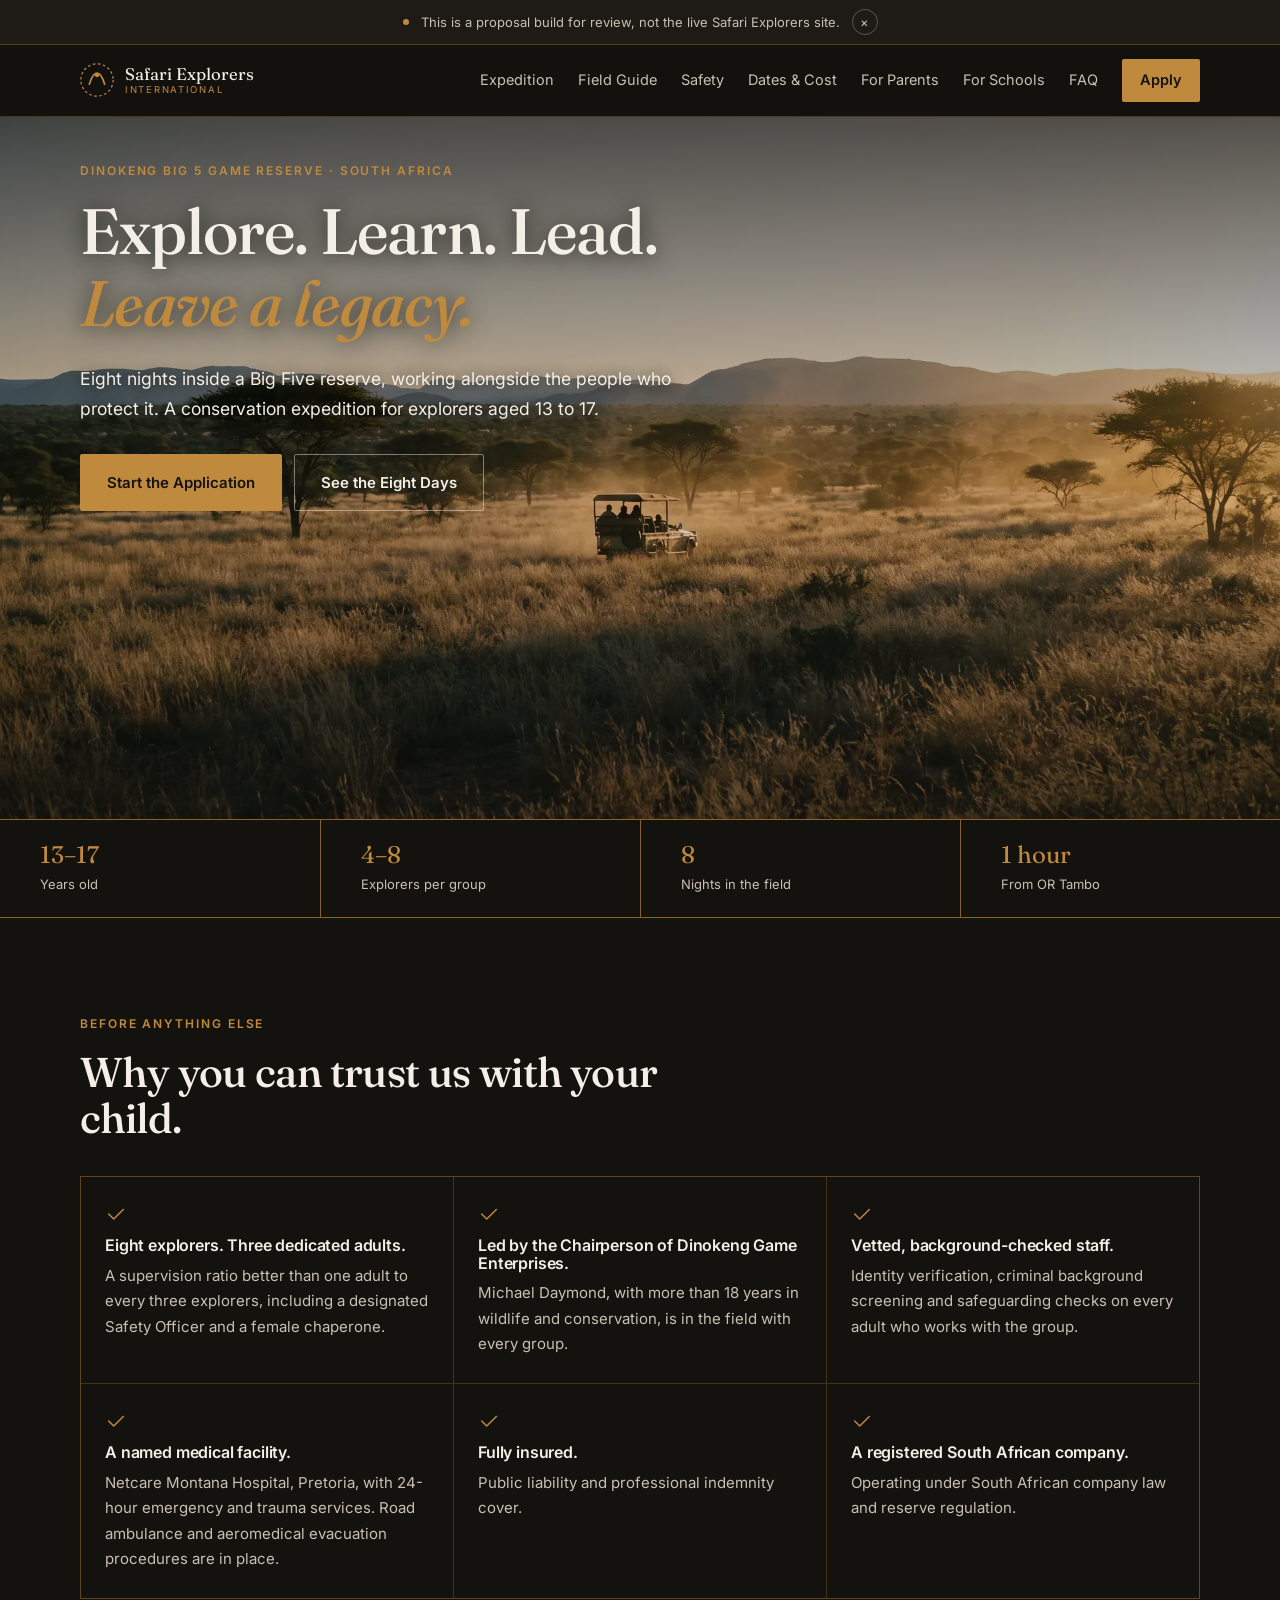
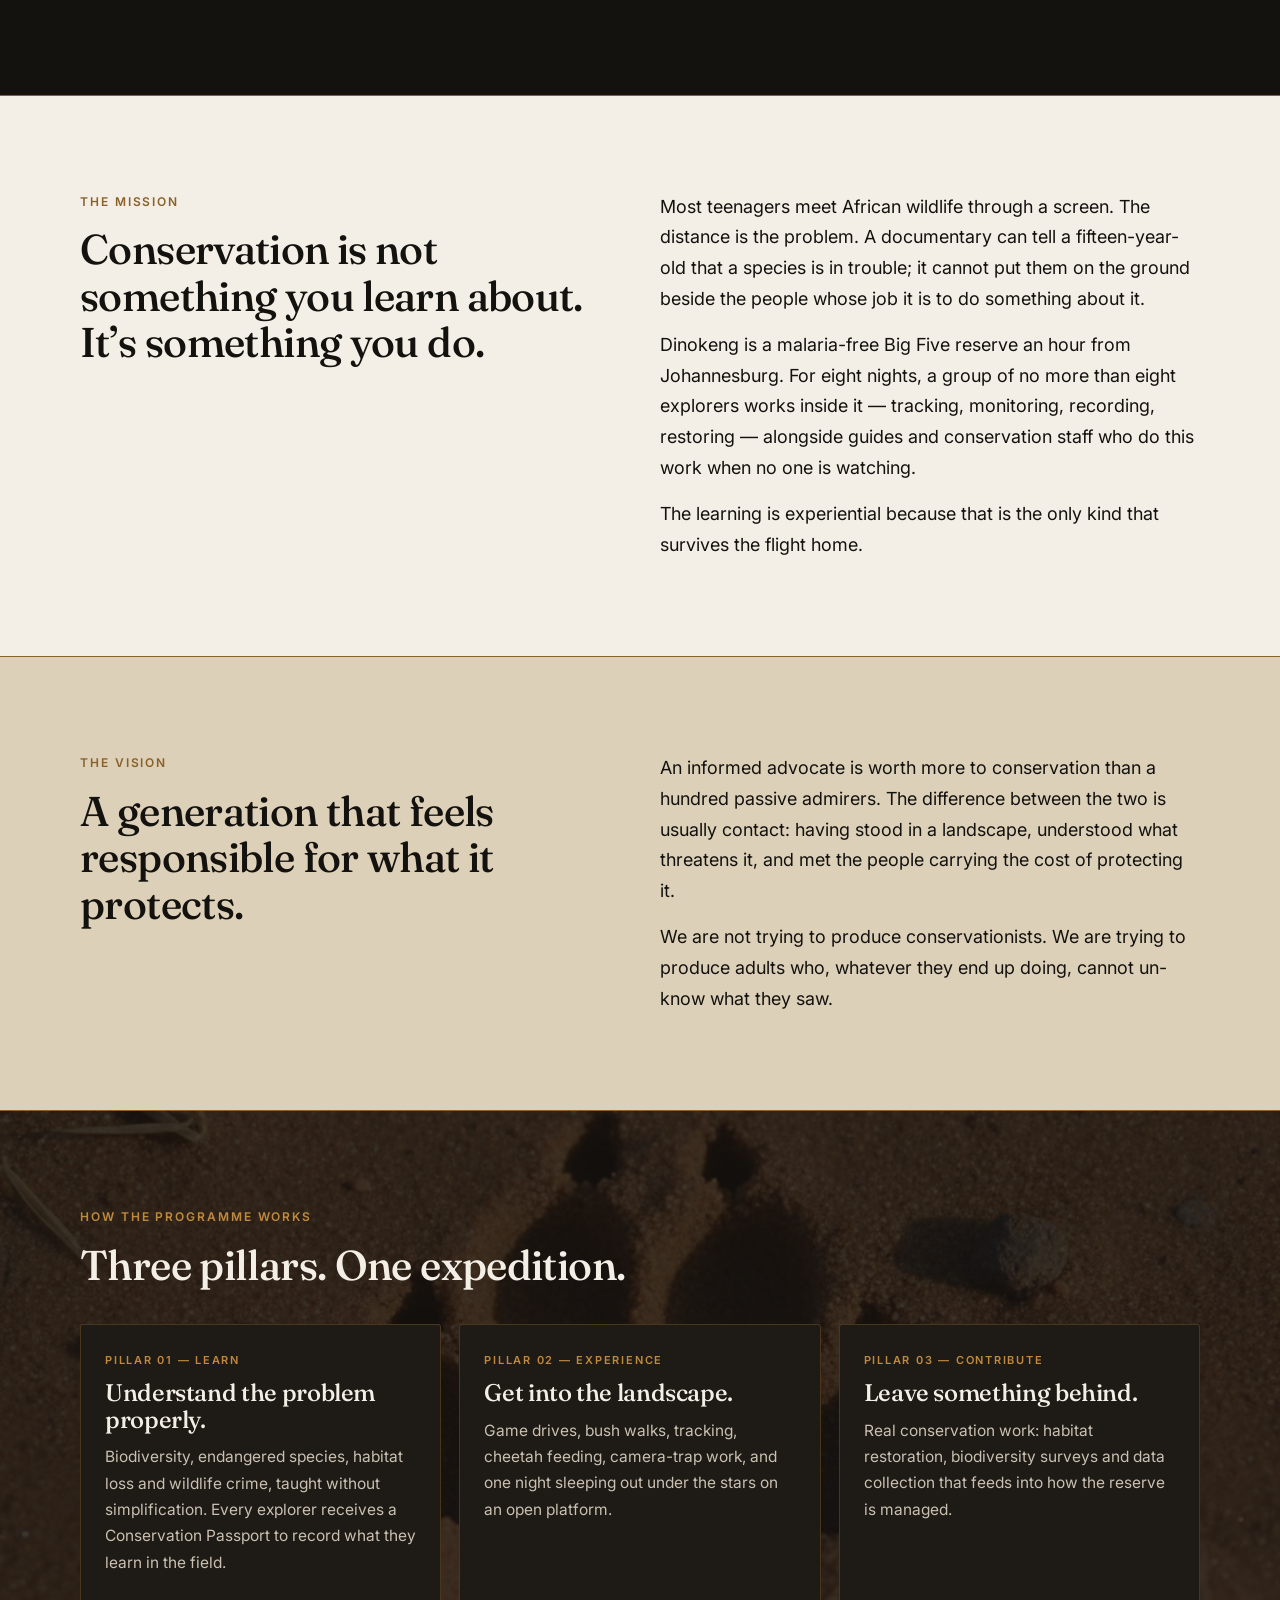
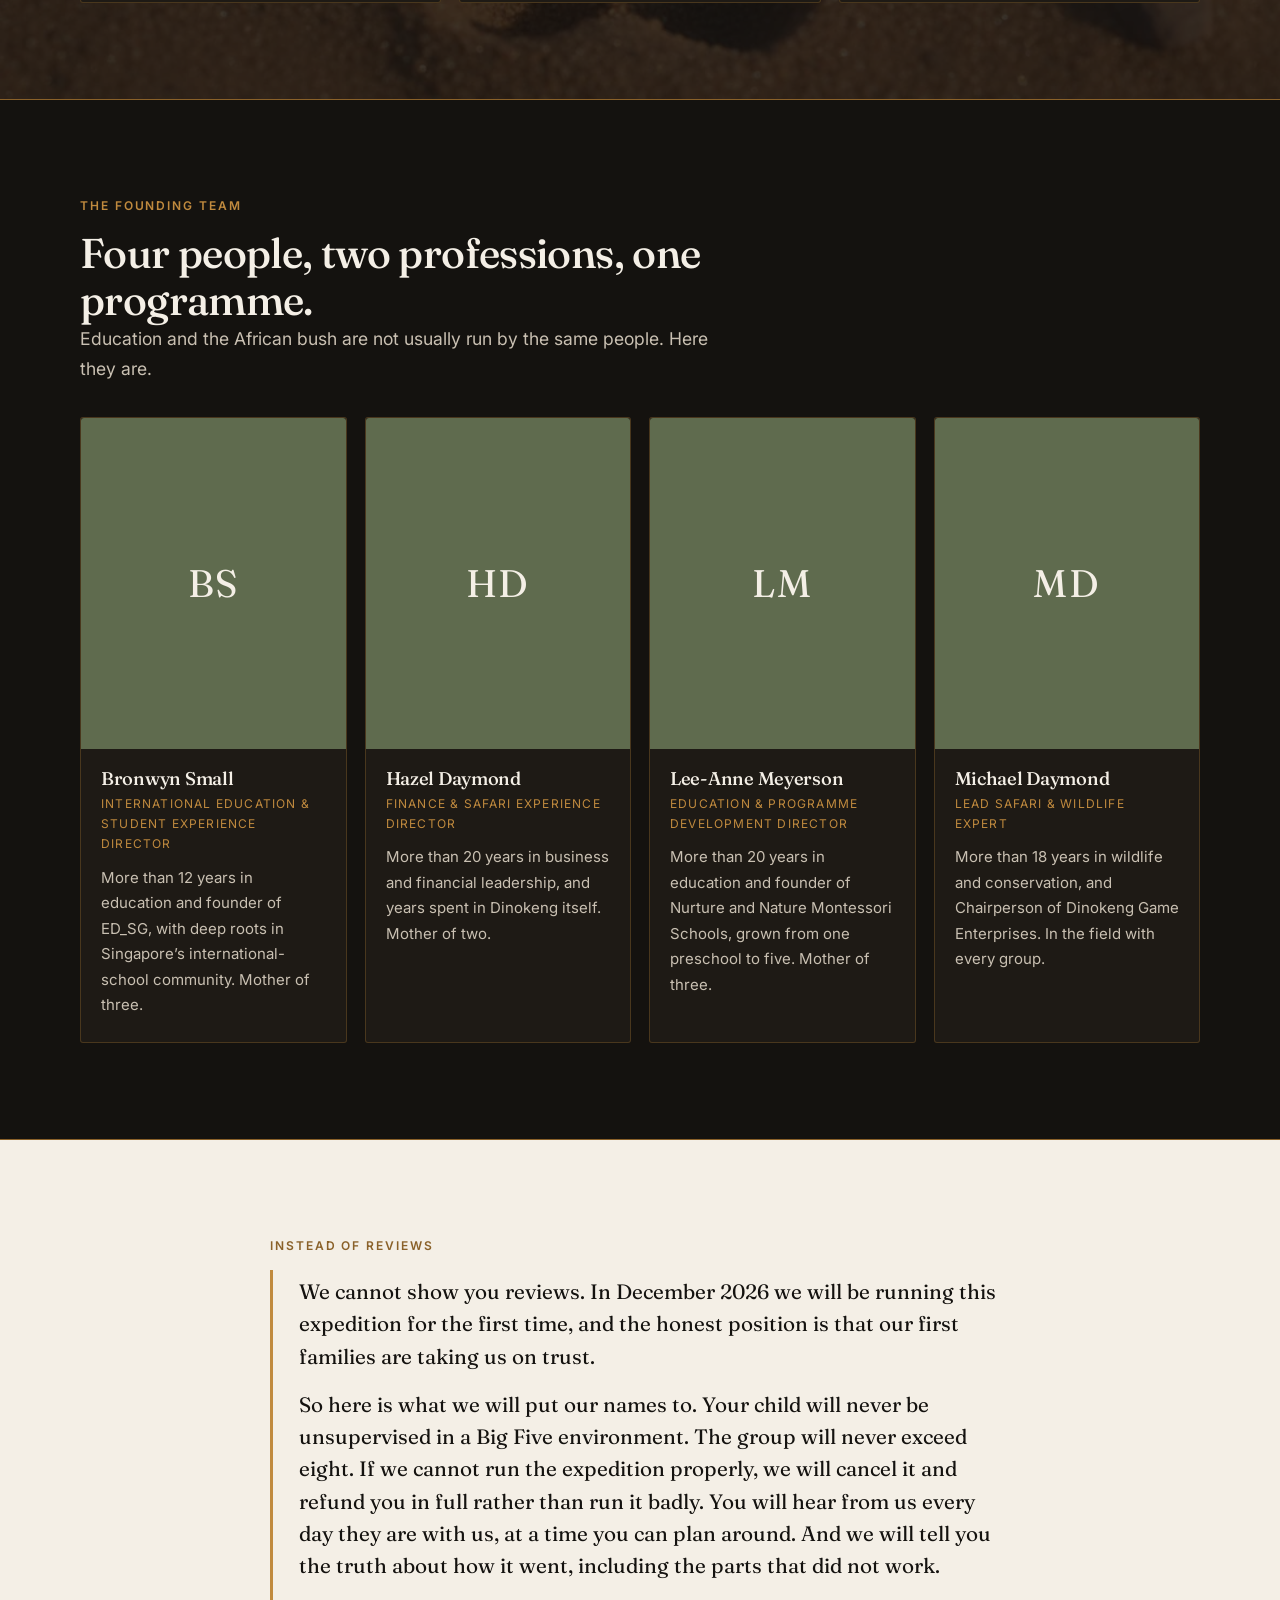
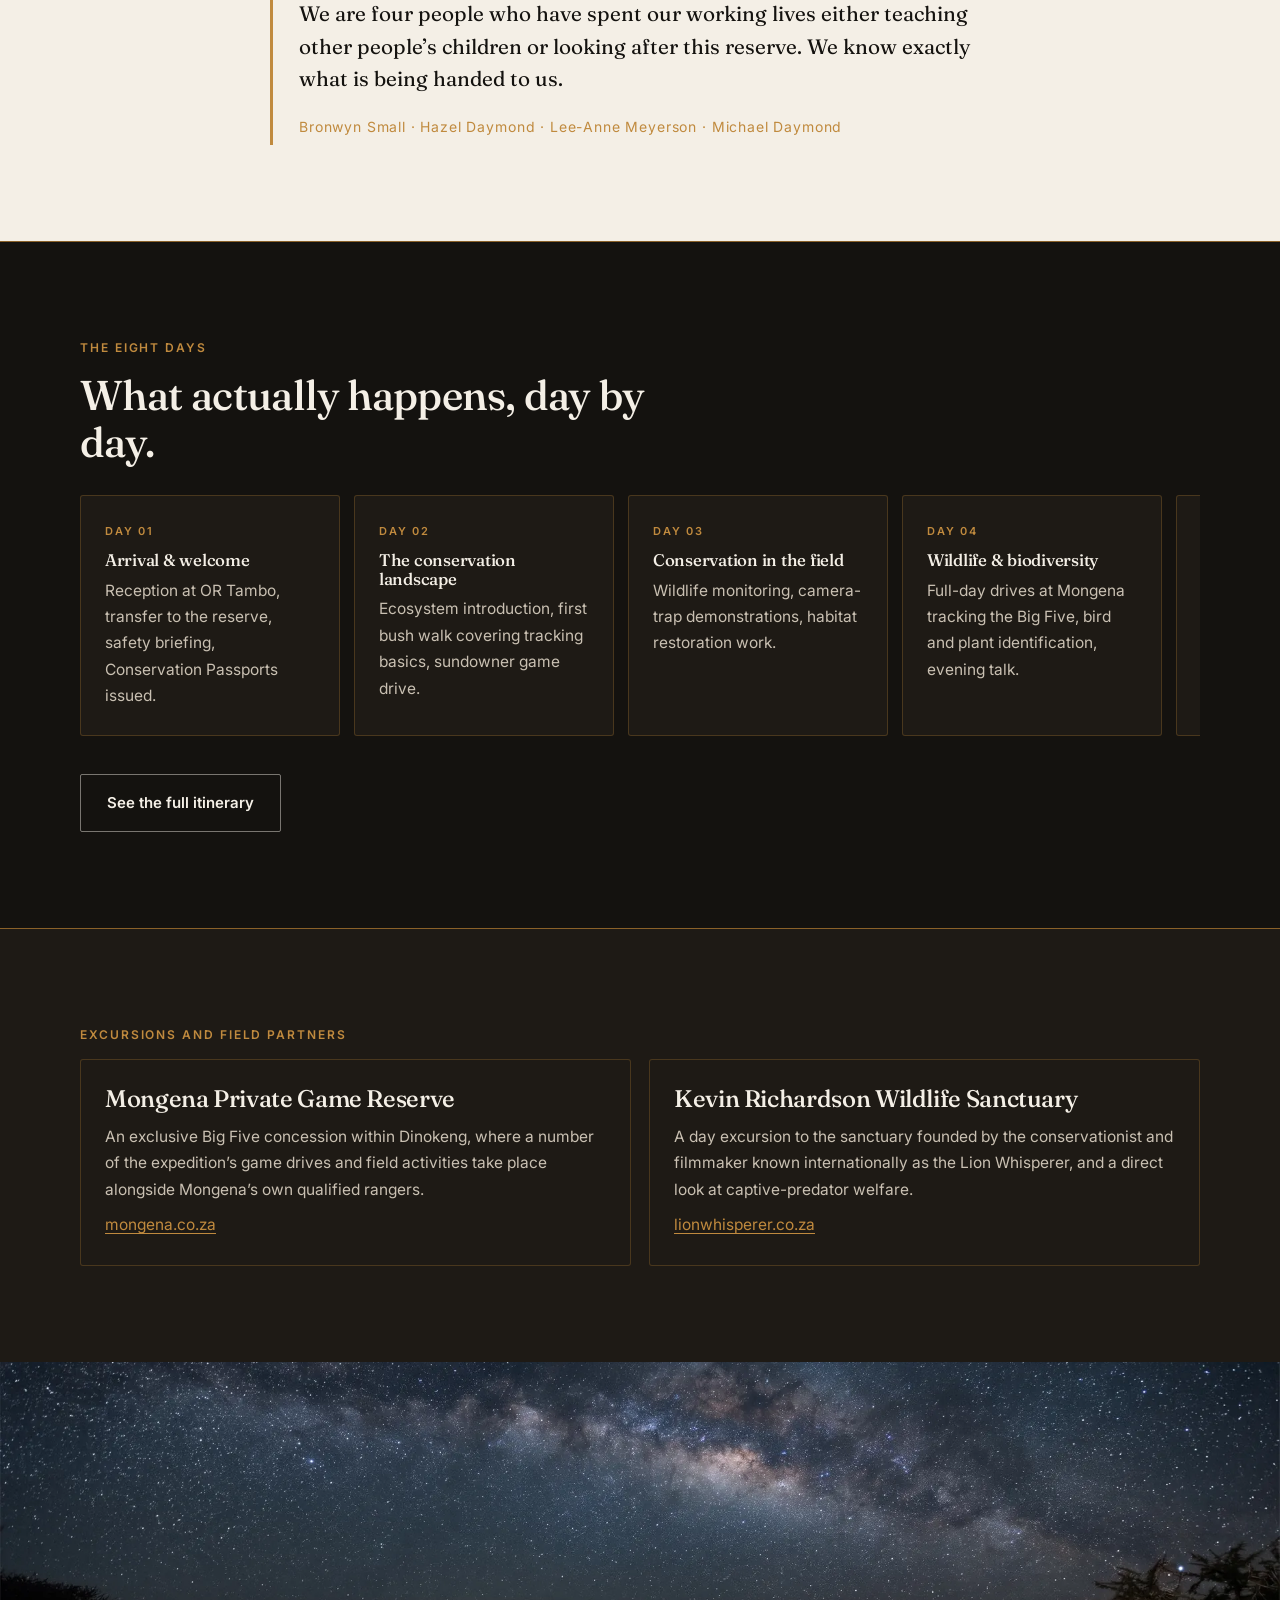
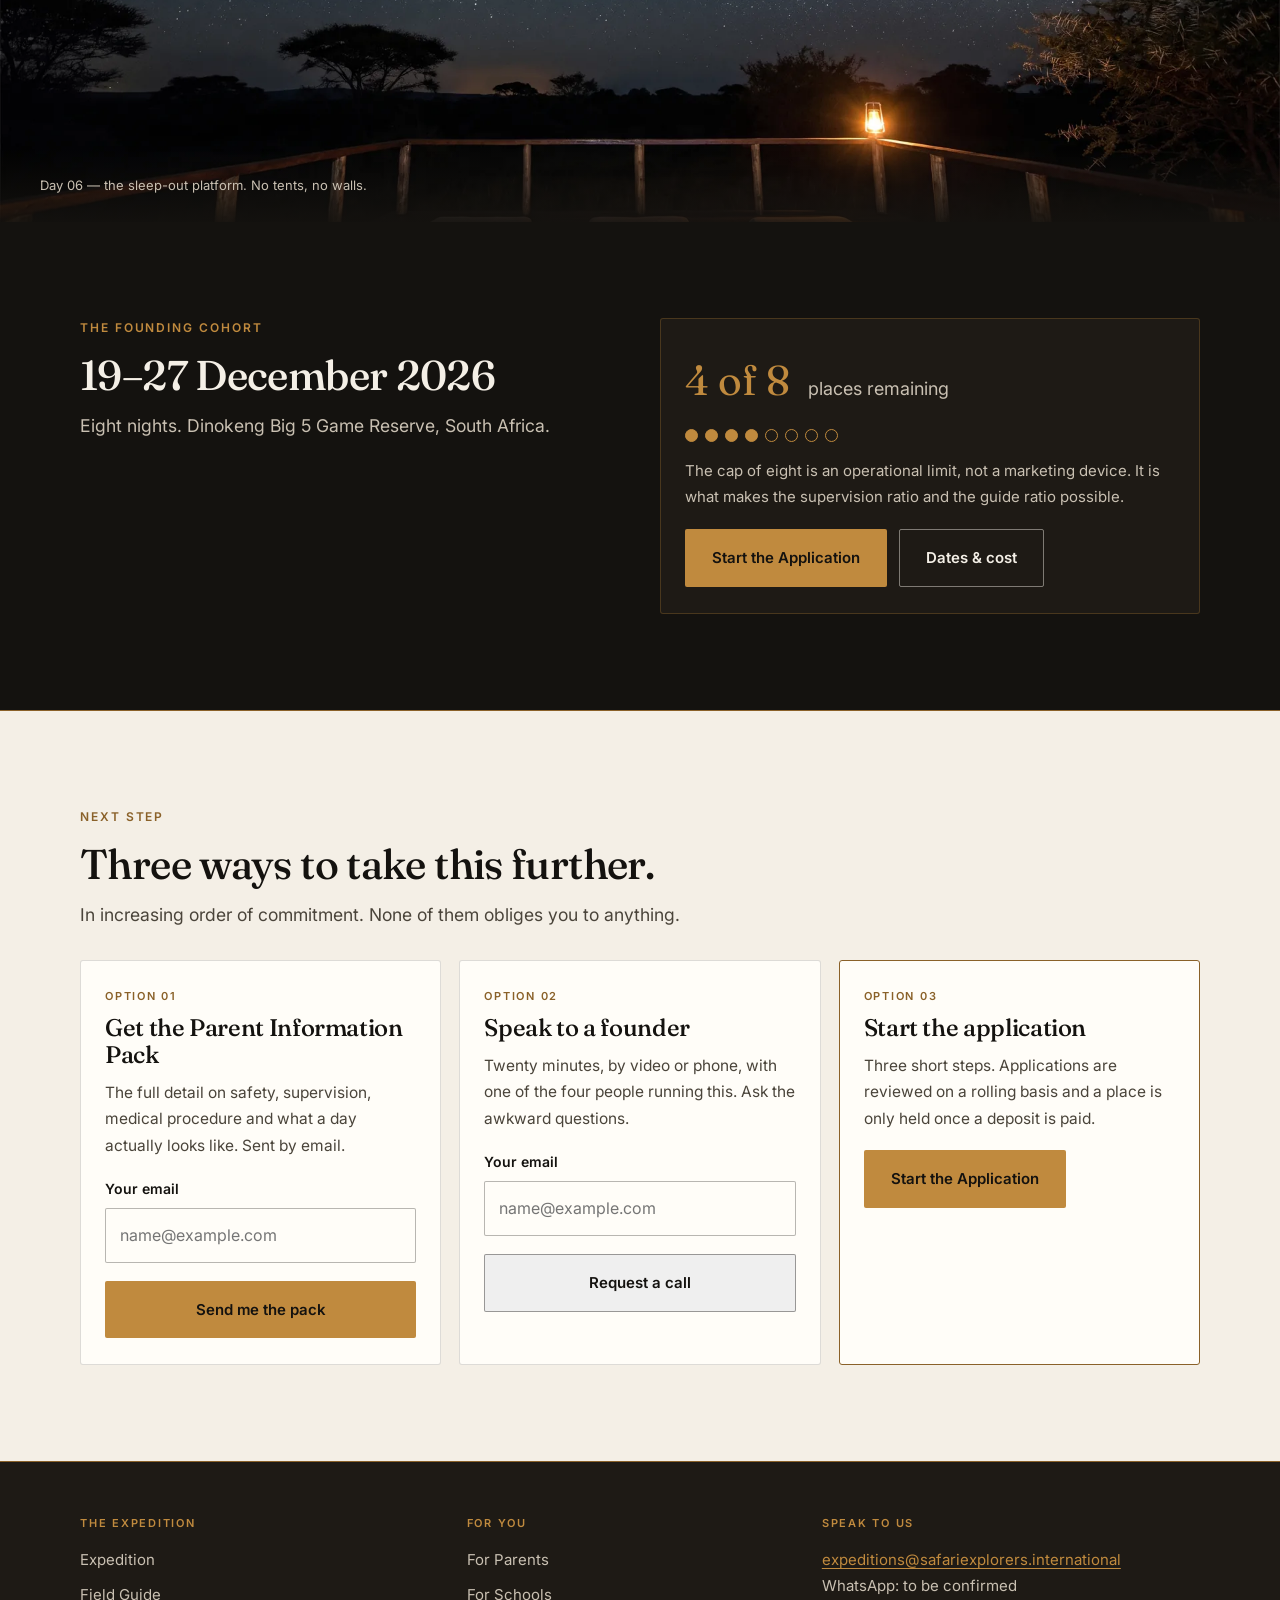
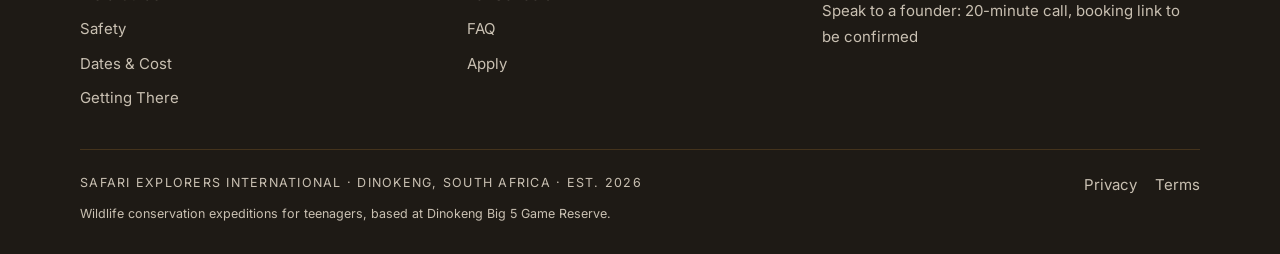
==== index.html @ 74230bf2 "Safari Explorers International — proposal build 13-page static site plus 404. Plain HTML, CSS and va" ====
<!DOCTYPE html>
<html lang="en" class="no-js">
<head>
<meta charset="utf-8">
<meta name="viewport" content="width=device-width, initial-scale=1">
<title>Safari Explorers International — Conservation Expeditions for Teenagers</title>
<meta name="description" content="An eight-night wildlife conservation expedition for explorers aged 13 to 17 at Dinokeng Big 5 Game Reserve, South Africa. Eight explorers, three dedicated adults, one hour from OR Tambo.">
<link rel="canonical" href="https://devonhasenbroek-cmyk.github.io/safari-explorers-international/">
<meta name="theme-color" content="#14120F">
<meta name="robots" content="index,follow">

<meta property="og:type" content="website">
<meta property="og:site_name" content="Safari Explorers International">
<meta property="og:title" content="Safari Explorers International — Conservation Expeditions for Teenagers">
<meta property="og:description" content="An eight-night wildlife conservation expedition for explorers aged 13 to 17 at Dinokeng Big 5 Game Reserve, South Africa. Eight explorers, three dedicated adults, one hour from OR Tambo.">
<meta property="og:url" content="https://devonhasenbroek-cmyk.github.io/safari-explorers-international/">
<meta property="og:image" content="https://devonhasenbroek-cmyk.github.io/safari-explorers-international/assets/img/og-share.jpg">
<meta property="og:image:width" content="1200">
<meta property="og:image:height" content="630">
<meta property="og:image:alt" content="Open bushveld at sunrise in Dinokeng Big 5 Game Reserve, South Africa.">
<meta name="twitter:card" content="summary_large_image">
<meta name="twitter:title" content="Safari Explorers International — Conservation Expeditions for Teenagers">
<meta name="twitter:description" content="An eight-night wildlife conservation expedition for explorers aged 13 to 17 at Dinokeng Big 5 Game Reserve, South Africa. Eight explorers, three dedicated adults, one hour from OR Tambo.">
<meta name="twitter:image" content="https://devonhasenbroek-cmyk.github.io/safari-explorers-international/assets/img/og-share.jpg">

<link rel="icon" href="data:image/svg+xml,%3Csvg xmlns='http://www.w3.org/2000/svg' viewBox='0 0 40 40'%3E%3Crect width='40' height='40' fill='%2314120F'/%3E%3Cpath d='M11 26c2.6-8.4 6-13 9-13s6.4 4.6 9 13' fill='none' stroke='%23C08A3E' stroke-width='2.4' stroke-linecap='round'/%3E%3Ccircle cx='20' cy='15' r='2.6' fill='%23C08A3E'/%3E%3C/svg%3E">

<link rel="preconnect" href="https://fonts.googleapis.com">
<link rel="preconnect" href="https://fonts.gstatic.com" crossorigin>
<link href="https://fonts.googleapis.com/css2?family=Fraunces:opsz,wght@9..144,400;9..144,500;9..144,600&family=Inter:wght@400;500;600&display=swap" rel="stylesheet">
<link rel="stylesheet" href="assets/css/site.css">

<!-- Analytics is deliberately absent from this proposal build.
     When the founders are ready, uncomment and set the real domain.
<script defer data-domain="safariexplorers.international" src="https://plausible.io/js/script.js"></script>
-->
</head>
<body data-base="">
<a class="skip-link" href="#main">Skip to content</a>

<!-- SHARED RIBBON — keep identical across all pages -->
<div class="ribbon">
  <div class="ribbon__inner">
    <span class="ribbon__dot" aria-hidden="true"></span>
    <span>This is a proposal build for review, not the live Safari Explorers site.</span>
    <button class="ribbon__close" type="button" aria-label="Dismiss this notice">&times;</button>
  </div>
</div>
<!-- /SHARED RIBBON -->

<!-- SHARED HEADER — keep identical across all pages -->
<header class="site-header">
  <div class="wrap site-header__inner">
    <a class="brand" href="index.html">
      <svg class="brand__mark" viewBox="0 0 40 40" aria-hidden="true" focusable="false"><circle cx="20" cy="20" r="19" fill="none" stroke="#C08A3E" stroke-width="1.4" stroke-dasharray="3 3"/><path d="M11 25c2.6-8.4 6-13 9-13s6.4 4.6 9 13" fill="none" stroke="#C08A3E" stroke-width="2" stroke-linecap="round"/><circle cx="20" cy="14.5" r="2.4" fill="#C08A3E"/></svg>
      <span class="brand__text">Safari Explorers<span>International</span></span>
    </a>
    <nav class="nav" aria-label="Primary">
        <a href="expedition/">Expedition</a>
        <a href="field-guide/">Field Guide</a>
        <a href="safety/">Safety</a>
        <a href="dates-and-cost/">Dates &amp; Cost</a>
        <a href="for-parents/">For Parents</a>
        <a href="for-schools/">For Schools</a>
        <a href="faq/">FAQ</a>
      <a class="nav__cta" href="apply/">Apply</a>
    </nav>
    <button class="nav-toggle" type="button" aria-expanded="false" aria-controls="menu">
      <svg width="18" height="18" viewBox="0 0 24 24" fill="none" stroke="currentColor" stroke-width="2" aria-hidden="true"><path d="M3 6h18M3 12h18M3 18h18" stroke-linecap="round"/></svg>
      Menu
    </button>
  </div>
</header>

<div class="menu" id="menu" hidden>
  <div class="menu__top">
    <button class="menu__close" type="button" aria-label="Close menu">&times;</button>
  </div>
  <nav class="menu__list" aria-label="Mobile">
      <a href="expedition/">Expedition</a>
      <a href="field-guide/">Field Guide</a>
      <a href="safety/">Safety</a>
      <a href="dates-and-cost/">Dates &amp; Cost</a>
      <a href="for-parents/">For Parents</a>
      <a href="for-schools/">For Schools</a>
      <a href="faq/">FAQ</a>
  </nav>
  <a class="btn btn--primary menu__cta" href="apply/">Start the Application</a>
</div>
<!-- /SHARED HEADER -->

<main id="main">

<section class="hero">
  <div class="hero__media">
    <picture><source srcset="assets/img/hero-bushveld.webp" type="image/webp"><img alt="Open bushveld at sunrise in Dinokeng, an open game-drive vehicle small in the distance beneath flat-topped acacias and a low ridge line." width="2752" height="1536" fetchpriority="high" decoding="async" src="assets/img/hero-bushveld.jpg"></picture>
  </div>
  <div class="hero__veil" aria-hidden="true"></div>
  <div class="wrap hero__inner">
    <p class="label">Dinokeng Big 5 Game Reserve · South Africa</p>
    <h1>Explore. Learn. Lead.<br><em class="accent">Leave a legacy.</em></h1>
    <p class="lede">Eight nights inside a Big Five reserve, working alongside the people who protect it. A conservation expedition for explorers aged 13 to 17.</p>
    <div class="btn-row">
      <a class="btn btn--primary" href="apply/">Start the Application</a>
      <a class="btn btn--outline" href="expedition/">See the Eight Days</a>
    </div>
  </div>
</section>

<div class="statbar">
  <div class="statbar__item"><div class="statbar__n">13&ndash;17</div><div class="statbar__l">Years old</div></div>
  <div class="statbar__item"><div class="statbar__n">4&ndash;8</div><div class="statbar__l">Explorers per group</div></div>
  <div class="statbar__item"><div class="statbar__n">8</div><div class="statbar__l">Nights in the field</div></div>
  <div class="statbar__item"><div class="statbar__n">1 hour</div><div class="statbar__l">From OR Tambo</div></div>
</div>

<!-- ============ TRUST ============ -->
<section class="section">
  <div class="wrap">
    <div class="reveal" style="max-width:60ch;margin-bottom:34px">
      <p class="label">Before anything else</p>
      <h2>Why you can trust us with your child.</h2>
    </div>
    <div class="trust reveal">
      <div class="trust__item">
        <svg class="trust__tick" viewBox="0 0 24 24" fill="none" stroke="currentColor" stroke-width="1.6" aria-hidden="true"><path d="M20 7L9.5 17.5 4 12" stroke-linecap="round" stroke-linejoin="round"/></svg>
        <h3>Eight explorers. Three dedicated adults.</h3>
        <p>A supervision ratio better than one adult to every three explorers, including a designated Safety Officer and a female chaperone.</p>
      </div>
      <div class="trust__item">
        <svg class="trust__tick" viewBox="0 0 24 24" fill="none" stroke="currentColor" stroke-width="1.6" aria-hidden="true"><path d="M20 7L9.5 17.5 4 12" stroke-linecap="round" stroke-linejoin="round"/></svg>
        <h3>Led by the Chairperson of Dinokeng Game Enterprises.</h3>
        <p>Michael Daymond, with more than 18 years in wildlife and conservation, is in the field with every group.</p>
      </div>
      <div class="trust__item">
        <svg class="trust__tick" viewBox="0 0 24 24" fill="none" stroke="currentColor" stroke-width="1.6" aria-hidden="true"><path d="M20 7L9.5 17.5 4 12" stroke-linecap="round" stroke-linejoin="round"/></svg>
        <h3>Vetted, background-checked staff.</h3>
        <p>Identity verification, criminal background screening and safeguarding checks on every adult who works with the group.</p>
      </div>
      <div class="trust__item">
        <svg class="trust__tick" viewBox="0 0 24 24" fill="none" stroke="currentColor" stroke-width="1.6" aria-hidden="true"><path d="M20 7L9.5 17.5 4 12" stroke-linecap="round" stroke-linejoin="round"/></svg>
        <h3>A named medical facility.</h3>
        <p>Netcare Montana Hospital, Pretoria, with 24-hour emergency and trauma services. Road ambulance and aeromedical evacuation procedures are in place.</p>
      </div>
      <div class="trust__item">
        <svg class="trust__tick" viewBox="0 0 24 24" fill="none" stroke="currentColor" stroke-width="1.6" aria-hidden="true"><path d="M20 7L9.5 17.5 4 12" stroke-linecap="round" stroke-linejoin="round"/></svg>
        <h3>Fully insured.</h3>
        <p>Public liability and professional indemnity cover.
          <!-- CLIENT TO SUPPLY: insurer name and policy numbers. Until supplied this claim is unevidenced. -->
        </p>
      </div>
      <div class="trust__item">
        <svg class="trust__tick" viewBox="0 0 24 24" fill="none" stroke="currentColor" stroke-width="1.6" aria-hidden="true"><path d="M20 7L9.5 17.5 4 12" stroke-linecap="round" stroke-linejoin="round"/></svg>
        <h3>A registered South African company.</h3>
        <p>Operating under South African company law and reserve regulation.
          <!-- CLIENT TO SUPPLY: registered company name and registration number. -->
        </p>
      </div>

      <!-- SATSA MEMBERSHIP — COMMENTED OUT DELIBERATELY.
           CLIENT TO VERIFY: is the company a member of SATSA (Southern Africa Tourism
           Services Association)? SATSA membership is the single most valuable trust
           credential available to a South African operator and does the same job that
           ABTA does for a UK competitor. It is bonded, independently verifiable, and it
           is the first thing an informed parent will look for.
           This block stays commented out until membership is confirmed. Do not display
           an accreditation the venture does not hold.
           LAUNCH PRIORITY: apply for SATSA membership.
      <div class="trust__item">
        <svg class="trust__tick" viewBox="0 0 24 24" fill="none" stroke="currentColor" stroke-width="1.6" aria-hidden="true"><path d="M20 7L9.5 17.5 4 12" stroke-linecap="round" stroke-linejoin="round"/></svg>
        <h3>SATSA member.</h3>
        <p>Bonded membership of the Southern Africa Tourism Services Association.</p>
      </div>
      -->
    </div>
  </div>
</section>

<!-- ============ MISSION ============ -->
<section class="section on-light">
  <div class="wrap">
    <div class="grid grid--2" style="gap:40px">
      <div class="reveal">
        <p class="label">The mission</p>
        <h2>Conservation is not something you learn about. It&rsquo;s something you do.</h2>
      </div>
      <div class="reveal stack measure">
        <p>Most teenagers meet African wildlife through a screen. The distance is the problem. A documentary can tell a fifteen-year-old that a species is in trouble; it cannot put them on the ground beside the people whose job it is to do something about it.</p>
        <p>Dinokeng is a malaria-free Big Five reserve an hour from Johannesburg. For eight nights, a group of no more than eight explorers works inside it &mdash; tracking, monitoring, recording, restoring &mdash; alongside guides and conservation staff who do this work when no one is watching.</p>
        <p>The learning is experiential because that is the only kind that survives the flight home.</p>
      </div>
    </div>
  </div>
</section>

<!-- ============ VISION ============ -->
<section class="section on-sand">
  <div class="wrap">
    <div class="grid grid--2" style="gap:40px">
      <div class="reveal">
        <p class="label">The vision</p>
        <h2>A generation that feels responsible for what it protects.</h2>
      </div>
      <div class="reveal stack measure">
        <p>An informed advocate is worth more to conservation than a hundred passive admirers. The difference between the two is usually contact: having stood in a landscape, understood what threatens it, and met the people carrying the cost of protecting it.</p>
        <p>We are not trying to produce conservationists. We are trying to produce adults who, whatever they end up doing, cannot un-know what they saw.</p>
      </div>
    </div>
  </div>
</section>

<!-- ============ PILLARS ============ -->
<section class="section band">
  <div class="band__media">
    <picture><source srcset="assets/img/spoor-sand.webp" type="image/webp"><img alt="" width="1184" height="864" loading="lazy" decoding="async" aria-hidden="true" src="assets/img/spoor-sand.jpg"></picture>
  </div>
  <div class="band__veil" aria-hidden="true"></div>
  <div class="wrap">
    <div class="reveal" style="max-width:56ch;margin-bottom:36px">
      <p class="label">How the programme works</p>
      <h2>Three pillars. One expedition.</h2>
    </div>
    <div class="grid grid--3">
      <div class="card reveal">
        <div class="card__n">Pillar 01 &mdash; Learn</div>
        <h3>Understand the problem properly.</h3>
        <p>Biodiversity, endangered species, habitat loss and wildlife crime, taught without simplification. Every explorer receives a Conservation Passport to record what they learn in the field.</p>
      </div>
      <div class="card reveal">
        <div class="card__n">Pillar 02 &mdash; Experience</div>
        <h3>Get into the landscape.</h3>
        <p>Game drives, bush walks, tracking, cheetah feeding, camera-trap work, and one night sleeping out under the stars on an open platform.</p>
      </div>
      <div class="card reveal">
        <div class="card__n">Pillar 03 &mdash; Contribute</div>
        <h3>Leave something behind.</h3>
        <p>Real conservation work: habitat restoration, biodiversity surveys and data collection that feeds into how the reserve is managed.</p>
      </div>
    </div>
  </div>
</section>

<!-- ============ TEAM ============ -->
<section class="section">
  <div class="wrap">
    <div class="reveal" style="max-width:58ch;margin-bottom:34px">
      <p class="label">The founding team</p>
      <h2>Four people, two professions, one programme.</h2>
      <p class="lede">Education and the African bush are not usually run by the same people. Here they are.</p>
    </div>
    <div class="grid grid--4">
      <article class="person reveal">
        <!-- CLIENT TO SUPPLY: team photograph (portrait, 4:5, min 800px wide) -->
        <div class="person__mono" aria-hidden="true">BS</div>
        <div class="person__body">
          <h3>Bronwyn Small</h3>
          <div class="person__role">International Education &amp; Student Experience Director</div>
          <p>More than 12 years in education and founder of ED_SG, with deep roots in Singapore&rsquo;s international-school community. Mother of three.</p>
        </div>
      </article>
      <article class="person reveal">
        <!-- CLIENT TO SUPPLY: team photograph (portrait, 4:5, min 800px wide) -->
        <div class="person__mono" aria-hidden="true">HD</div>
        <div class="person__body">
          <h3>Hazel Daymond</h3>
          <div class="person__role">Finance &amp; Safari Experience Director</div>
          <p>More than 20 years in business and financial leadership, and years spent in Dinokeng itself. Mother of two.</p>
        </div>
      </article>
      <article class="person reveal">
        <!-- CLIENT TO SUPPLY: team photograph (portrait, 4:5, min 800px wide) -->
        <div class="person__mono" aria-hidden="true">LM</div>
        <div class="person__body">
          <h3>Lee-Anne Meyerson</h3>
          <div class="person__role">Education &amp; Programme Development Director</div>
          <p>More than 20 years in education and founder of Nurture and Nature Montessori Schools, grown from one preschool to five. Mother of three.</p>
        </div>
      </article>
      <article class="person reveal">
        <!-- CLIENT TO SUPPLY: team photograph (portrait, 4:5, min 800px wide) -->
        <div class="person__mono" aria-hidden="true">MD</div>
        <div class="person__body">
          <h3>Michael Daymond</h3>
          <div class="person__role">Lead Safari &amp; Wildlife Expert</div>
          <p>More than 18 years in wildlife and conservation, and Chairperson of Dinokeng Game Enterprises. In the field with every group.</p>
        </div>
      </article>
    </div>
  </div>
</section>

<!-- ============ FOUNDERS' STATEMENT (in place of testimonials) ============ -->
<section class="section on-light">
  <div class="wrap-narrow">
    <p class="label">Instead of reviews</p>

    <!-- TESTIMONIALS: component is built below and ready to use.
         Do NOT populate with invented or placeholder quotes.
         Uncomment and fill only with real, written-consent quotes
         from the December 2026 cohort. -->

    <div class="statement reveal">
      <p>We cannot show you reviews. In December 2026 we will be running this expedition for the first time, and the honest position is that our first families are taking us on trust.</p>
      <p style="margin-top:1rem">So here is what we will put our names to. Your child will never be unsupervised in a Big Five environment. The group will never exceed eight. If we cannot run the expedition properly, we will cancel it and refund you in full rather than run it badly. You will hear from us every day they are with us, at a time you can plan around. And we will tell you the truth about how it went, including the parts that did not work.</p>
      <p style="margin-top:1rem">We are four people who have spent our working lives either teaching other people&rsquo;s children or looking after this reserve. We know exactly what is being handed to us.</p>
      <div class="statement__sign">Bronwyn Small · Hazel Daymond · Lee-Anne Meyerson · Michael Daymond</div>
    </div>

    <!-- ============================================================
         TESTIMONIAL CAROUSEL — BUILT AND READY, DELIBERATELY DISABLED.
         Populate ONLY with real quotes for which written consent is held.
         Never use a placeholder name or an invented quote here.

    <div class="grid grid--3" style="margin-top:40px">
      <figure class="card">
        <blockquote><p>REAL QUOTE GOES HERE.</p></blockquote>
        <figcaption class="card__n" style="margin-top:14px">PARENT NAME · CITY · DEC 2026 COHORT</figcaption>
      </figure>
      <figure class="card">
        <blockquote><p>REAL QUOTE GOES HERE.</p></blockquote>
        <figcaption class="card__n" style="margin-top:14px">PARENT NAME · CITY · DEC 2026 COHORT</figcaption>
      </figure>
      <figure class="card">
        <blockquote><p>REAL QUOTE GOES HERE.</p></blockquote>
        <figcaption class="card__n" style="margin-top:14px">PARENT NAME · CITY · DEC 2026 COHORT</figcaption>
      </figure>
    </div>
    ============================================================ -->
  </div>
</section>

<!-- ============ EXPEDITION TEASER ============ -->
<section class="section">
  <div class="wrap">
    <div class="reveal" style="max-width:56ch;margin-bottom:30px">
      <p class="label">The eight days</p>
      <h2>What actually happens, day by day.</h2>
    </div>
    <div class="scroller reveal">
      <article class="card">
        <div class="card__n">Day 01</div>
        <h3 style="font-size:1.05rem">Arrival &amp; welcome</h3>
        <p style="margin-top:.5em">Reception at OR Tambo, transfer to the reserve, safety briefing, Conservation Passports issued.</p>
      </article>
      <article class="card">
        <div class="card__n">Day 02</div>
        <h3 style="font-size:1.05rem">The conservation landscape</h3>
        <p style="margin-top:.5em">Ecosystem introduction, first bush walk covering tracking basics, sundowner game drive.</p>
      </article>
      <article class="card">
        <div class="card__n">Day 03</div>
        <h3 style="font-size:1.05rem">Conservation in the field</h3>
        <p style="margin-top:.5em">Wildlife monitoring, camera-trap demonstrations, habitat restoration work.</p>
      </article>
      <article class="card">
        <div class="card__n">Day 04</div>
        <h3 style="font-size:1.05rem">Wildlife &amp; biodiversity</h3>
        <p style="margin-top:.5em">Full-day drives at Mongena tracking the Big Five, bird and plant identification, evening talk.</p>
      </article>
      <article class="card">
        <div class="card__n">Day 05</div>
        <h3 style="font-size:1.05rem">Predators &amp; awareness</h3>
        <p style="margin-top:.5em">Kevin Richardson Wildlife Sanctuary, bush-skills session, night drive for nocturnal species.</p>
      </article>
      <article class="card">
        <div class="card__n">Day 06</div>
        <h3 style="font-size:1.05rem">Sleeping under the stars</h3>
        <p style="margin-top:.5em">Radio-telemetry demonstration, then a night on an open sleep-out platform. No tents, no walls.</p>
      </article>
      <article class="card">
        <div class="card__n">Day 07</div>
        <h3 style="font-size:1.05rem">People, culture &amp; conservation</h3>
        <p style="margin-top:.5em">Human-wildlife coexistence, community cultural exchange, leadership workshop.</p>
      </article>
      <article class="card">
        <div class="card__n">Days 08&ndash;09</div>
        <h3 style="font-size:1.05rem">Legacy day &amp; departure</h3>
        <p style="margin-top:.5em">Passport reflections, explorer presentations, certificate ceremony, transfer to OR Tambo.</p>
      </article>
    </div>
    <div class="btn-row" style="margin-top:26px">
      <a class="btn btn--outline" href="expedition/">See the full itinerary</a>
    </div>
  </div>
</section>

<!-- ============ PARTNERS ============ -->
<section class="section on-soft">
  <div class="wrap">
    <p class="label">Excursions and field partners</p>
    <!-- CLIENT TO OBTAIN written permission before displaying either partner's logo or trade mark.
         Text lockups only until that permission is held in writing. -->
    <div class="grid grid--2 reveal" style="margin-top:8px">
      <div class="card">
        <h3>Mongena Private Game Reserve</h3>
        <p>An exclusive Big Five concession within Dinokeng, where a number of the expedition&rsquo;s game drives and field activities take place alongside Mongena&rsquo;s own qualified rangers.</p>
        <p style="margin-top:.6em"><a href="https://www.mongena.co.za/" rel="noopener noreferrer" target="_blank">mongena.co.za</a></p>
      </div>
      <div class="card">
        <h3>Kevin Richardson Wildlife Sanctuary</h3>
        <p>A day excursion to the sanctuary founded by the conservationist and filmmaker known internationally as the Lion Whisperer, and a direct look at captive-predator welfare.</p>
        <p style="margin-top:.6em"><a href="https://www.lionwhisperer.co.za/" rel="noopener noreferrer" target="_blank">lionwhisperer.co.za</a></p>
      </div>
    </div>
  </div>
</section>

<!-- ============ DATES / PLACES ============ -->
<div class="bleed">
  <picture><source srcset="assets/img/sleepout-milkyway.webp" type="image/webp"><img alt="An open wooden sleep-out platform on the savanna beneath a dense field of stars and the arc of the Milky Way." width="2752" height="1536" loading="lazy" decoding="async" src="assets/img/sleepout-milkyway.jpg"></picture>
  <div class="bleed__cap">Day 06 &mdash; the sleep-out platform. No tents, no walls.</div>
</div>

<section class="section">
  <div class="wrap">
    <div class="grid grid--2" style="gap:40px;align-items:start">
      <div class="reveal">
        <p class="label">The founding cohort</p>
        <h2>19&ndash;27 December 2026</h2>
        <p class="lede" style="margin-top:12px">Eight nights. Dinokeng Big 5 Game Reserve, South Africa.</p>
      </div>
      <div class="reveal card">
        <div class="places">
          <span class="places__n"><span data-places="remaining">4</span> of <span data-places="total">8</span></span>
          <span style="color:var(--bone-dim)">places remaining</span>
        </div>
        <div class="places__dots" data-places="dots"></div>
        <p style="margin-top:16px;font-size:15px">The cap of eight is an operational limit, not a marketing device. It is what makes the supervision ratio and the guide ratio possible.</p>
        <div class="btn-row" style="margin-top:20px">
          <a class="btn btn--primary" href="apply/">Start the Application</a>
          <a class="btn btn--outline" href="dates-and-cost/">Dates &amp; cost</a>
        </div>
      </div>
    </div>
  </div>
</section>

<!-- ============ FINAL CTA ============ -->
<section class="section on-light">
  <div class="wrap">
    <div class="reveal" style="max-width:56ch;margin-bottom:30px">
      <p class="label">Next step</p>
      <h2>Three ways to take this further.</h2>
      <p class="lede" style="margin-top:12px">In increasing order of commitment. None of them obliges you to anything.</p>
    </div>
    <div class="grid grid--3">
      <div class="card reveal">
        <div class="card__n">Option 01</div>
        <h3>Get the Parent Information Pack</h3>
        <p>The full detail on safety, supervision, medical procedure and what a day actually looks like. Sent by email.</p>
        <form class="form" style="margin-top:18px" name="parent-pack" method="POST"
              data-netlify="true" netlify-honeypot="bot-field" data-demo-form="pack"
              action="thank-you/index.html">
          <!-- On Netlify, remove the JS intercept in site.js (see DEMO_MODE flag) and this posts natively to Netlify Forms. -->
          <input type="hidden" name="form-name" value="parent-pack">
          <p class="hp"><label>Do not fill this in <input class="hp-input" name="bot-field" tabindex="-1" autocomplete="off"></label></p>
          <div class="field">
            <label for="pack-email">Your email</label>
            <input id="pack-email" name="email" type="email" required data-label="Email" autocomplete="email" placeholder="name@example.com">
            <p class="field__err" hidden></p>
          </div>
          <button class="btn btn--primary" type="submit">Send me the pack</button>
        </form>
      </div>
      <div class="card reveal">
        <div class="card__n">Option 02</div>
        <h3>Speak to a founder</h3>
        <p>Twenty minutes, by video or phone, with one of the four people running this. Ask the awkward questions.</p>
        <form class="form" style="margin-top:18px" name="founder-call" method="POST"
              data-netlify="true" netlify-honeypot="bot-field" data-demo-form="call"
              action="thank-you/index.html">
          <!-- On Netlify, remove the JS intercept in site.js (see DEMO_MODE flag) and this posts natively to Netlify Forms. -->
          <input type="hidden" name="form-name" value="founder-call">
          <p class="hp"><label>Do not fill this in <input class="hp-input" name="bot-field" tabindex="-1" autocomplete="off"></label></p>
          <div class="field">
            <label for="call-email">Your email</label>
            <input id="call-email" name="email" type="email" required data-label="Email" autocomplete="email" placeholder="name@example.com">
            <p class="field__err" hidden></p>
          </div>
          <button class="btn btn--outline" type="submit">Request a call</button>
        </form>
        <!-- CLIENT TO SUPPLY: replace with a real scheduling link (Calendly or similar) at launch. -->
      </div>
      <div class="card reveal" style="border-color:var(--brass-lo)">
        <div class="card__n">Option 03</div>
        <h3>Start the application</h3>
        <p>Three short steps. Applications are reviewed on a rolling basis and a place is only held once a deposit is paid.</p>
        <div class="btn-row" style="margin-top:18px">
          <a class="btn btn--primary" href="apply/">Start the Application</a>
        </div>
      </div>
    </div>
  </div>
</section>

</main>

<!-- SHARED FOOTER — keep identical across all pages -->
<footer class="site-footer">
  <div class="wrap">
    <div class="footer-grid">
      <div>
        <h4>The expedition</h4>
        <div class="footer-links">
          <a href="expedition/">Expedition</a>
          <a href="field-guide/">Field Guide</a>
          <a href="safety/">Safety</a>
          <a href="dates-and-cost/">Dates &amp; Cost</a>
          <a href="getting-there/">Getting There</a>
        </div>
      </div>
      <div>
        <h4>For you</h4>
        <div class="footer-links">
          <a href="for-parents/">For Parents</a>
          <a href="for-schools/">For Schools</a>
          <a href="faq/">FAQ</a>
          <a href="apply/">Apply</a>
        </div>
      </div>
      <div class="footer-contact">
        <h4>Speak to us</h4>
        <p>
          <a href="mailto:expeditions@safariexplorers.international">expeditions@safariexplorers.international</a><br>
          <!-- CLIENT TO SUPPLY: WhatsApp business number -->
          WhatsApp: to be confirmed<br>
          <!-- CLIENT TO SUPPLY: scheduling link for founder calls (Calendly or similar) -->
          Speak to a founder: 20-minute call, booking link to be confirmed
        </p>
      </div>
    </div>
    <div class="legal">
      <span class="legal__mark">SAFARI EXPLORERS INTERNATIONAL · DINOKENG, SOUTH AFRICA · EST. 2026</span>
      <span class="footer-links" style="flex-direction:row;gap:18px">
        <a href="privacy/">Privacy</a>
        <a href="terms/">Terms</a>
      </span>
    </div>
    <p class="legal" style="border:0;margin-top:6px;padding-top:0">
      Wildlife conservation expeditions for teenagers, based at Dinokeng Big 5 Game Reserve.
    </p>
  </div>
</footer>
<!-- /SHARED FOOTER -->

<script src="assets/js/site.js"></script>
<script type="application/ld+json">
{
  "@context": "https://schema.org",
  "@graph": [
    {
      "@type": "Organization",
      "@id": "https://devonhasenbroek-cmyk.github.io/safari-explorers-international/#organization",
      "name": "Safari Explorers International",
      "url": "https://devonhasenbroek-cmyk.github.io/safari-explorers-international/",
      "email": "expeditions@safariexplorers.international",
      "foundingDate": "2026",
      "description": "Eight-night wildlife conservation expeditions for 13 to 17 year olds at Dinokeng Big 5 Game Reserve, South Africa.",
      "areaServed": ["Singapore", "United Arab Emirates", "Australia"],
      "address": { "@type": "PostalAddress", "addressRegion": "Gauteng", "addressCountry": "ZA" }
    },
    {
      "@type": "TouristTrip",
      "@id": "https://devonhasenbroek-cmyk.github.io/safari-explorers-international/#trip",
      "name": "Safari Explorers International — Founding Cohort",
      "description": "An eight-night wildlife conservation expedition for explorers aged 13 to 17 in Dinokeng Big 5 Game Reserve, South Africa. Maximum eight explorers with three dedicated adults.",
      "url": "https://devonhasenbroek-cmyk.github.io/safari-explorers-international/expedition/",
      "provider": { "@id": "https://devonhasenbroek-cmyk.github.io/safari-explorers-international/#organization" },
      "touristType": "Students aged 13 to 17",
      "itinerary": {
        "@type": "ItemList",
        "numberOfItems": 8,
        "itemListElement": [
          { "@type": "ListItem", "position": 1, "name": "Arrival and welcome to Dinokeng" },
          { "@type": "ListItem", "position": 2, "name": "Understanding South Africa's conservation landscape" },
          { "@type": "ListItem", "position": 3, "name": "Conservation in the field" },
          { "@type": "ListItem", "position": 4, "name": "Wildlife and biodiversity day" },
          { "@type": "ListItem", "position": 5, "name": "Predators and nature awareness" },
          { "@type": "ListItem", "position": 6, "name": "Sleeping under the stars" },
          { "@type": "ListItem", "position": 7, "name": "People, culture and conservation" },
          { "@type": "ListItem", "position": 8, "name": "Legacy day and departure" }
        ]
      }
    }
  ]
}
</script>
</body>
</html>
---- assets/css/site.css ----
/* ==========================================================================
   Safari Explorers International — proposal build
   Design system. Plain CSS, no build step, no preprocessor.

   Contrast notes (measured, WCAG AA):
     bone     on ink   16.3:1
     bone-dim on ink   10.4:1
     brass    on ink    6.2:1   -> safe for text on DARK sections only
     brass    on bone   2.6:1   -> FAILS. On LIGHT sections use --brass-lo (4.8:1)
     ink      on bone  16.3:1
     ink      on sand  12.3:1
   ========================================================================== */

:root{
  --ink:        #14120F;
  --ink-soft:   #1E1A15;
  --bone:       #F4EFE6;
  --bone-dim:   #C9C0B2;
  --brass:      #C08A3E;
  --brass-lo:   #8A6129;
  --olive:      #5F6B4E;
  --clay:       #A8563C;
  --sand:       #DDD0B8;

  --measure: 68ch;
  --pad-x: 24px;
  --section-y: 56px;
  --rule: 1px solid var(--brass-lo);
  --ease: cubic-bezier(.22,.9,.32,1);
}

@media (min-width: 900px){
  :root{ --pad-x: 40px; --section-y: 96px; }
}

/* ---------- reset ---------- */
*,*::before,*::after{ box-sizing:border-box; }
html{ -webkit-text-size-adjust:100%; }
body,h1,h2,h3,h4,p,figure,blockquote,dl,dd,ul,ol{ margin:0; }
ul[class],ol[class]{ list-style:none; padding:0; }
img,svg,video{ display:block; max-width:100%; }
/* images ship as <picture><source webp><img jpg></picture>. The wrapper is inline
   by default, which breaks every height:100% + object-fit container it sits in. */
picture{ display:contents; }
button,input,select,textarea{ font:inherit; color:inherit; }
html,body{ overflow-x:hidden; overflow-x:clip; }

body{
  background:var(--ink);
  color:var(--bone);
  font-family:Inter,system-ui,-apple-system,"Segoe UI",Roboto,sans-serif;
  font-size:17px;
  line-height:1.7;
  -webkit-font-smoothing:antialiased;
}
@media (min-width:900px){ body{ font-size:18px; } }

h1,h2,h3{
  font-family:Fraunces,Georgia,"Times New Roman",serif;
  font-weight:500;
  font-optical-sizing:auto;
  line-height:1.12;
  letter-spacing:-.015em;
}
h1{ font-size:clamp(2.1rem,6vw,4rem); }
h2{ font-size:clamp(1.6rem,3.6vw,2.6rem); }
h3{ font-size:clamp(1.15rem,2vw,1.5rem); }
h4{ font-family:Inter,system-ui,sans-serif; font-weight:600; font-size:1rem; }
em.accent{ font-style:italic; color:var(--brass); }

a{ color:inherit; }
p a,li a{ color:var(--brass); text-decoration:underline; text-underline-offset:.18em; }
.on-light p a,.on-light li a{ color:var(--brass-lo); }
p a:hover,li a:hover{ text-decoration-thickness:2px; }

:focus-visible{ outline:3px solid var(--brass); outline-offset:3px; border-radius:2px; }

.skip-link{
  position:absolute; left:-9999px; top:0; z-index:200;
  background:var(--brass); color:var(--ink); padding:12px 20px; font-weight:600;
}
.skip-link:focus{ left:0; }

.sr-only{
  position:absolute; width:1px; height:1px; padding:0; margin:-1px;
  overflow:hidden; clip:rect(0,0,0,0); white-space:nowrap; border:0;
}

/* ---------- layout ---------- */
.wrap{ width:100%; max-width:1200px; margin-inline:auto; padding-inline:var(--pad-x); }
.wrap-narrow{ width:100%; max-width:820px; margin-inline:auto; padding-inline:var(--pad-x); }
.section{ padding-block:var(--section-y); }
.section + .section{ border-top:var(--rule); }
.measure{ max-width:var(--measure); }
.stack > * + *{ margin-top:1rem; }
.stack-lg > * + *{ margin-top:2rem; }

.on-light{ background:var(--bone); color:var(--ink); }
.on-light .label{ color:var(--brass-lo); }
.on-light .hairline{ border-color:rgba(20,18,15,.18); }
.on-sand{ background:var(--sand); color:var(--ink); }
.on-sand .label{ color:var(--brass-lo); }
.on-soft{ background:var(--ink-soft); }

.label{
  font-family:Inter,system-ui,sans-serif;
  font-size:11px; font-weight:600; letter-spacing:.16em; text-transform:uppercase;
  color:var(--brass); margin:0 0 14px;
}
@media (min-width:900px){ .label{ font-size:12px; } }

.lede{ font-size:1.1rem; color:var(--bone-dim); }
.on-light .lede,.on-sand .lede{ color:#4A443A; }
.hairline{ border:0; border-top:var(--rule); margin-block:0; }

/* ---------- proposal ribbon ---------- */
.ribbon{
  position:relative; z-index:60;
  background:var(--ink-soft); color:var(--bone-dim);
  border-bottom:1px solid rgba(192,138,62,.35);
  font-size:13px;
}
.ribbon__inner{ display:flex; align-items:center; gap:12px; justify-content:center;
  padding:9px var(--pad-x); text-align:center; }
.ribbon__dot{ width:6px; height:6px; border-radius:50%; background:var(--brass); flex:none; }
.ribbon__close{
  background:none; border:1px solid rgba(201,192,178,.35); color:var(--bone-dim);
  width:26px; height:26px; border-radius:50%; cursor:pointer; line-height:1; flex:none;
}
.ribbon__close:hover{ border-color:var(--brass); color:var(--brass); }
.ribbon[hidden]{ display:none; }

/* ---------- header ---------- */
.site-header{
  position:sticky; top:0; z-index:50;
  background:rgba(20,18,15,.94);
  backdrop-filter:blur(10px);
  border-bottom:1px solid rgba(138,97,41,.5);
}
.site-header__inner{ display:flex; align-items:center; justify-content:space-between; gap:16px;
  padding-block:14px; }
.brand{ display:flex; align-items:center; gap:11px; text-decoration:none; flex:none; }
.brand__mark{ width:34px; height:34px; flex:none; }
.brand__text{ font-family:Fraunces,Georgia,serif; font-size:1.05rem; line-height:1.1; color:var(--bone); }
.brand__text span{ display:block; font-family:Inter,sans-serif; font-size:9.5px; letter-spacing:.18em;
  text-transform:uppercase; color:var(--brass); margin-top:2px; }

.nav{ display:none; }
.nav-toggle{
  display:inline-flex; align-items:center; gap:9px; background:none;
  border:1px solid rgba(201,192,178,.4); color:var(--bone);
  padding:9px 14px; border-radius:2px; cursor:pointer; font-size:14px;
}
.nav-toggle:hover{ border-color:var(--brass); }

/* desktop nav takes over. This block must come AFTER the base .nav-toggle rule:
   equal specificity means source order decides, and the toggle would otherwise
   stay visible alongside the full nav. */
@media (min-width:1060px){
  .nav{ display:flex; align-items:center; gap:24px; }
  .nav a{ text-decoration:none; font-size:14.5px; color:var(--bone-dim); }
  .nav a:hover,.nav a[aria-current="page"]{ color:var(--bone); }
  .nav a[aria-current="page"]{ box-shadow:inset 0 -1px 0 var(--brass); }
  .nav__cta{ background:var(--brass); color:var(--ink) !important; font-weight:600;
    padding:9px 18px; border-radius:2px; }
  .nav__cta:hover{ background:#D79C48; }
  .nav-toggle{ display:none; }
}

/* mobile overlay menu */
.menu{
  position:fixed; inset:0; z-index:80; background:var(--ink);
  display:flex; flex-direction:column; padding:22px var(--pad-x) 40px;
  overflow-y:auto;
}
.menu[hidden]{ display:none; }
.menu__top{ display:flex; justify-content:flex-end; }
.menu__close{ background:none; border:1px solid rgba(201,192,178,.4); color:var(--bone);
  width:44px; height:44px; border-radius:2px; cursor:pointer; font-size:20px; }
.menu__list{ margin-top:24px; display:flex; flex-direction:column; }
.menu__list a{
  text-decoration:none; font-family:Fraunces,Georgia,serif; font-size:1.7rem;
  padding:15px 0; border-bottom:1px solid rgba(138,97,41,.35); color:var(--bone);
}
.menu__list a:last-child{ border-bottom:0; }
.menu__cta{ margin-top:26px; }

/* ---------- buttons ---------- */
.btn{
  display:inline-flex; align-items:center; justify-content:center; gap:9px;
  padding:15px 26px; border-radius:2px; border:1px solid transparent;
  font-weight:600; font-size:15px; text-decoration:none; cursor:pointer;
  transition:background .2s var(--ease), color .2s var(--ease), border-color .2s var(--ease);
  min-height:48px;
}
.btn--primary{ background:var(--brass); color:var(--ink); }
.btn--primary:hover{ background:#D79C48; }
.btn--outline{ border-color:rgba(244,239,230,.45); color:var(--bone); }
.btn--outline:hover{ border-color:var(--brass); color:var(--brass); }
.on-light .btn--outline,.on-sand .btn--outline{ border-color:rgba(20,18,15,.4); color:var(--ink); }
.on-light .btn--outline:hover,.on-sand .btn--outline:hover{ border-color:var(--brass-lo); color:var(--brass-lo); }
.btn-row{ display:flex; flex-wrap:wrap; gap:12px; }

/* ---------- hero ---------- */
.hero{ position:relative; isolation:isolate; min-height:min(78vh,720px); display:flex; align-items:flex-start; }
.hero__media{ position:absolute; inset:0; z-index:-2; }
.hero__media img{ width:100%; height:100%; object-fit:cover; object-position:center 60%; }
.hero__veil{
  position:absolute; inset:0; z-index:-1;
  background:
    linear-gradient(to bottom,rgba(20,18,15,.72) 0%,rgba(20,18,15,.34) 34%,rgba(20,18,15,.12) 52%,rgba(20,18,15,.5) 100%);
}
.hero__inner{ padding-block:44px 72px; width:100%; }
.hero h1{ margin-bottom:.4em; text-shadow:0 2px 22px rgba(10,9,7,.75); }
.hero .lede{ color:var(--bone); max-width:56ch; text-shadow:0 1px 14px rgba(10,9,7,.85); }
.hero .btn-row{ margin-top:30px; }

/* page header (inner pages) */
.page-head{ position:relative; isolation:isolate; padding-block:52px 44px; border-bottom:var(--rule); }
.page-head--img{ min-height:340px; display:flex; align-items:flex-end; }
.page-head--img .hero__media img{ object-position:center 55%; }
.page-head h1{ max-width:20ch; }
.page-head .lede{ margin-top:16px; max-width:60ch; }

/* ---------- stat bar ---------- */
.statbar{ display:grid; grid-template-columns:repeat(2,1fr); border-top:var(--rule); }
@media (min-width:820px){ .statbar{ grid-template-columns:repeat(4,1fr); } }
.statbar__item{ padding:22px var(--pad-x); border-bottom:var(--rule); }
.statbar__item + .statbar__item{ border-left:var(--rule); }
@media (max-width:819px){ .statbar__item:nth-child(odd){ border-left:0; } }
.statbar__n{ font-family:Fraunces,Georgia,serif; font-size:1.5rem; color:var(--brass); line-height:1.1; }
.statbar__l{ font-size:13px; color:var(--bone-dim); margin-top:5px; }

/* ---------- generic card grid ---------- */
.grid{ display:grid; gap:18px; }
.grid--2{ grid-template-columns:1fr; }
.grid--3{ grid-template-columns:1fr; }
.grid--4{ grid-template-columns:1fr; }
@media (min-width:700px){
  .grid--2{ grid-template-columns:repeat(2,1fr); }
  .grid--3{ grid-template-columns:repeat(2,1fr); }
  .grid--4{ grid-template-columns:repeat(2,1fr); }
}
@media (min-width:1000px){
  .grid--3{ grid-template-columns:repeat(3,1fr); }
  .grid--4{ grid-template-columns:repeat(4,1fr); }
}

.card{
  background:var(--ink-soft); border:1px solid rgba(138,97,41,.4);
  border-radius:3px; padding:26px 24px;
}
.on-light .card,.on-sand .card{ background:#FFFDF8; border-color:rgba(20,18,15,.14); }
.card h3{ margin-bottom:.45em; }
.card p{ color:var(--bone-dim); font-size:15.5px; }
.on-light .card p,.on-sand .card p{ color:#4A443A; }
.card__n{ font-family:Inter,sans-serif; font-size:11px; font-weight:600; letter-spacing:.16em;
  text-transform:uppercase; color:var(--brass); margin-bottom:10px; }
.on-light .card__n,.on-sand .card__n{ color:var(--brass-lo); }

/* trust grid */
.trust{ display:grid; gap:1px; background:rgba(138,97,41,.4); border:1px solid rgba(138,97,41,.4); }
@media (min-width:700px){ .trust{ grid-template-columns:repeat(2,1fr); } }
@media (min-width:1050px){ .trust{ grid-template-columns:repeat(3,1fr); } }
.trust__item{ background:var(--ink); padding:26px 24px; }
.trust__item h3{ font-family:Inter,sans-serif; font-weight:600; font-size:16px; letter-spacing:-.01em;
  color:var(--bone); margin-bottom:8px; }
.trust__item p{ font-size:15px; color:var(--bone-dim); }
.trust__tick{ width:22px; height:22px; color:var(--brass); margin-bottom:12px; }

/* pillars over image */
.band{ position:relative; isolation:isolate; }
.band__media{ position:absolute; inset:0; z-index:-2; }
.band__media img{ width:100%; height:100%; object-fit:cover; }
.band__veil{ position:absolute; inset:0; z-index:-1; background:rgba(20,18,15,.82); }

/* full-bleed image band */
.bleed{ position:relative; height:clamp(240px,42vw,460px); }
.bleed img{ width:100%; height:100%; object-fit:cover; }
.bleed__cap{
  position:absolute; left:0; right:0; bottom:0; padding:26px var(--pad-x);
  background:linear-gradient(to top,rgba(20,18,15,.9),transparent);
  font-size:13px; color:var(--bone-dim);
}

/* ---------- team ---------- */
.person__mono{
  width:100%; aspect-ratio:4/5; background:var(--olive); color:var(--bone);
  display:flex; align-items:center; justify-content:center;
  font-family:Fraunces,Georgia,serif; font-size:2.4rem; letter-spacing:.04em;
  border-radius:3px 3px 0 0;
}
.person__body{ padding:20px 20px 24px; }
.person{ background:var(--ink-soft); border:1px solid rgba(138,97,41,.4); border-radius:3px; overflow:hidden; }
.person h3{ font-size:1.15rem; margin-bottom:4px; }
.person__role{ font-size:12px; letter-spacing:.1em; text-transform:uppercase; color:var(--brass); margin-bottom:10px; }
.person p{ font-size:15px; color:var(--bone-dim); }

/* ---------- founders' statement ---------- */
.statement{ border-left:3px solid var(--brass); padding:6px 0 6px 26px; }
.statement p{ font-family:Fraunces,Georgia,serif; font-size:clamp(1.05rem,1.7vw,1.3rem); line-height:1.55; }
.statement__sign{ margin-top:20px; font-size:14px; letter-spacing:.06em; color:var(--brass); }

/* ---------- horizontal scroller ---------- */
.scroller{ display:flex; gap:14px; overflow-x:auto; padding-bottom:12px; scroll-snap-type:x mandatory;
  scrollbar-width:thin; }
.scroller > *{ flex:0 0 260px; scroll-snap-align:start; }
.scroller::-webkit-scrollbar{ height:8px; }
.scroller::-webkit-scrollbar-thumb{ background:rgba(192,138,62,.5); border-radius:4px; }

/* ---------- accordion ---------- */
.acc{ border-top:var(--rule); }
.acc details{ border-bottom:var(--rule); }
.acc summary{
  list-style:none; cursor:pointer; padding:20px 0; display:flex; gap:18px;
  align-items:baseline; justify-content:space-between;
}
.acc summary::-webkit-details-marker{ display:none; }
.acc summary h3{ font-size:1.12rem; }
.acc__n{ font-family:Inter,sans-serif; font-size:11px; font-weight:600; letter-spacing:.16em;
  text-transform:uppercase; color:var(--brass); display:block; margin-bottom:6px; }
.on-light .acc__n{ color:var(--brass-lo); }
.acc__ico{ flex:none; width:20px; height:20px; color:var(--brass); transition:transform .25s var(--ease); }
.acc details[open] .acc__ico{ transform:rotate(45deg); }
.acc__body{ padding-bottom:24px; }
.acc__body p{ color:var(--bone-dim); max-width:var(--measure); }
.on-light .acc__body p{ color:#4A443A; }
.acc__body p + p{ margin-top:.9rem; }

/* ---------- timetable ---------- */
.timetable{ width:100%; border-collapse:collapse; font-size:15.5px; }
.timetable th,.timetable td{ text-align:left; padding:12px 14px; border-bottom:1px solid rgba(138,97,41,.35); vertical-align:top; }
.timetable th{ font-size:11px; letter-spacing:.14em; text-transform:uppercase; color:var(--brass); font-weight:600; }
.timetable td:first-child{ font-family:Inter,sans-serif; font-variant-numeric:tabular-nums; color:var(--brass); white-space:nowrap; width:1%; }
.on-light .timetable td:first-child{ color:var(--brass-lo); }
.on-light .timetable th{ color:var(--brass-lo); }
.on-light .timetable th,.on-light .timetable td{ border-color:rgba(20,18,15,.16); }

/* ---------- intensity meter ---------- */
.intensity{ display:flex; align-items:center; gap:10px; margin-bottom:16px; }
.intensity__ico{ width:30px; height:30px; color:rgba(201,192,178,.28); }
.intensity__ico--on{ color:var(--brass); }
.intensity__score{ font-family:Fraunces,Georgia,serif; font-size:1.4rem; margin-left:6px; }

/* ---------- species ---------- */
.species{ background:var(--ink-soft); border:1px solid rgba(138,97,41,.4); border-radius:3px; overflow:hidden;
  display:flex; flex-direction:column; }
.species__fig{ position:relative; aspect-ratio:4/3; background:var(--ink); }
.species__fig img{ width:100%; height:100%; object-fit:cover; }
.species__body{ padding:22px 22px 24px; display:flex; flex-direction:column; gap:9px; flex:1; }
.species h3{ font-size:1.2rem; }
.species__sci{ font-style:italic; font-size:14px; color:var(--bone-dim); margin-top:-6px; }
.species p{ font-size:15px; color:var(--bone-dim); }
.species__field{ margin-top:auto; padding-top:14px; border-top:1px solid rgba(138,97,41,.4); font-size:14.5px; color:var(--bone-dim); }
.species__field b{ display:block; font-size:11px; letter-spacing:.14em; text-transform:uppercase;
  color:var(--brass); font-weight:600; margin-bottom:5px; }
.iucn{
  display:inline-block; font-size:11px; font-weight:600; letter-spacing:.1em; text-transform:uppercase;
  padding:5px 11px; border-radius:100px; border:1px solid transparent; align-self:flex-start;
}
.iucn--en{ background:var(--clay); color:var(--bone); }
.iucn--vu{ background:#B8792F; color:#14120F; }
.iucn--nt{ background:var(--sand); color:#14120F; }
.iucn--lc{ background:var(--olive); color:var(--bone); }

/* ---------- pricing ---------- */
.price{ border:1px solid var(--brass-lo); border-radius:3px; padding:30px 26px; background:var(--ink-soft); }
.price__now{ font-family:Fraunces,Georgia,serif; font-size:clamp(2rem,4.6vw,2.9rem); color:var(--brass); line-height:1.05; }
.price__unit{ font-size:14px; color:var(--bone-dim); margin-top:8px; }
.price__row{ display:flex; justify-content:space-between; gap:18px; padding:11px 0;
  border-bottom:1px solid rgba(138,97,41,.35); font-size:15.5px; }
.price__row:last-child{ border-bottom:0; }
.price__row dt{ color:var(--bone-dim); }
.price__row dd{ margin:0; text-align:right; }
.fx{ font-size:14px; color:var(--bone-dim); }

.guarantee{ border:2px solid var(--brass); border-radius:3px; padding:26px 24px; background:rgba(192,138,62,.08); }
.guarantee h3{ color:var(--brass); margin-bottom:.4em; }

.note{ border-left:3px solid var(--olive); padding-left:20px; }
.note--demo{ border-color:var(--olive); background:rgba(95,107,78,.16); border-left-width:3px;
  padding:20px 22px; border-radius:0 3px 3px 0; }

/* ---------- comparison table ---------- */
.table-scroll{ overflow-x:auto; }
.cmp{ width:100%; border-collapse:collapse; font-size:15px; min-width:640px; }
.cmp th,.cmp td{ padding:14px 16px; text-align:left; border-bottom:1px solid rgba(138,97,41,.35); vertical-align:top; }
.cmp thead th{ font-size:11px; letter-spacing:.14em; text-transform:uppercase; color:var(--brass); }
.cmp tbody th{ font-weight:500; color:var(--bone); width:26%; }
.cmp td{ color:var(--bone-dim); }
.cmp .is-us{ background:rgba(192,138,62,.1); }
.on-light .cmp th,.on-light .cmp td{ border-color:rgba(20,18,15,.16); }
.on-light .cmp thead th{ color:var(--brass-lo); }
.on-light .cmp tbody th{ color:var(--ink); }
.on-light .cmp td{ color:#4A443A; }

/* ---------- places remaining ---------- */
.places{ display:flex; flex-wrap:wrap; align-items:baseline; gap:10px 18px; }
.places__n{ font-family:Fraunces,Georgia,serif; font-size:clamp(1.8rem,4vw,2.6rem); color:var(--brass); }
.places__dots{ display:flex; gap:7px; margin-top:14px; }
.places__dot{ width:13px; height:13px; border-radius:50%; border:1px solid var(--brass); }
.places__dot--taken{ background:var(--brass); }

/* ---------- forms ---------- */
.form{ display:flex; flex-direction:column; gap:18px; }
.field{ display:flex; flex-direction:column; gap:7px; }
.field label{ font-size:14px; font-weight:600; }
.field .hint{ font-size:13px; color:var(--bone-dim); }
.on-light .field .hint{ color:#4A443A; }
.field input,.field select,.field textarea{
  background:rgba(244,239,230,.06); border:1px solid rgba(201,192,178,.4); color:var(--bone);
  padding:13px 14px; border-radius:2px; font-size:16px; width:100%;
}
.on-light .field input,.on-light .field select,.on-light .field textarea{
  background:#FFFDF8; border-color:rgba(20,18,15,.3); color:var(--ink);
}
.field input:focus,.field select:focus,.field textarea:focus{ border-color:var(--brass); }
.field--error input,.field--error select,.field--error textarea{ border-color:var(--clay); }
.field__err{ font-size:13.5px; color:#E08A6E; }
.on-light .field__err{ color:#8E3A22; }
.field__err[hidden]{ display:none; }
.row-2{ display:grid; gap:18px; grid-template-columns:1fr; }
@media (min-width:640px){ .row-2{ grid-template-columns:1fr 1fr; } }
.hp{ position:absolute; left:-9999px; width:1px; height:1px; overflow:hidden; }

.steps{ display:flex; gap:8px; margin-bottom:26px; flex-wrap:wrap; }
.steps__i{ display:flex; align-items:center; gap:9px; font-size:13px; color:var(--bone-dim);
  padding:8px 14px; border:1px solid rgba(201,192,178,.3); border-radius:100px; }
.steps__i[aria-current="step"]{ border-color:var(--brass); color:var(--bone); }
.steps__i b{ color:var(--brass); font-variant-numeric:tabular-nums; }
.fieldset[hidden]{ display:none; }
fieldset{ border:0; padding:0; margin:0; }
legend{ padding:0; margin-bottom:14px; font-family:Fraunces,Georgia,serif; font-size:1.4rem; }

.form__status{ font-size:14.5px; }
.btn[aria-busy="true"]{ opacity:.7; pointer-events:none; }

/* ---------- footer ---------- */
.site-footer{ background:var(--ink-soft); border-top:var(--rule); padding-block:52px 30px; }
.footer-grid{ display:grid; gap:34px; grid-template-columns:1fr; }
@media (min-width:800px){ .footer-grid{ grid-template-columns:1.1fr 1fr 1.2fr; gap:40px; } }
.footer-grid h4{ font-size:11px; letter-spacing:.16em; text-transform:uppercase; color:var(--brass); margin-bottom:14px; }
.footer-links{ display:flex; flex-direction:column; gap:9px; }
.footer-links a{ font-size:15px; color:var(--bone-dim); text-decoration:none; }
.footer-links a:hover{ color:var(--bone); }
.footer-contact p{ font-size:15px; color:var(--bone-dim); }
.footer-contact a{ color:var(--brass); }
.legal{ margin-top:38px; padding-top:22px; border-top:1px solid rgba(138,97,41,.35);
  font-size:12.5px; color:var(--bone-dim); display:flex; flex-wrap:wrap; gap:8px 22px;
  justify-content:space-between; }
.legal__mark{ letter-spacing:.1em; }

/* ---------- scroll reveal ---------- */
.reveal{ opacity:0; transform:translateY(12px); transition:opacity .4s ease-out, transform .4s ease-out; }
.reveal.is-in{ opacity:1; transform:none; }
.no-js .reveal{ opacity:1; transform:none; }

@media (prefers-reduced-motion:reduce){
  *,*::before,*::after{ animation-duration:.01ms !important; animation-iteration-count:1 !important;
    transition-duration:.01ms !important; scroll-behavior:auto !important; }
  .reveal{ opacity:1 !important; transform:none !important; }
}

/* ---------- print ---------- */
@media print{
  .ribbon,.site-header,.menu,.nav-toggle,.btn-row,.site-footer{ display:none !important; }
  body{ background:#fff; color:#000; }
}
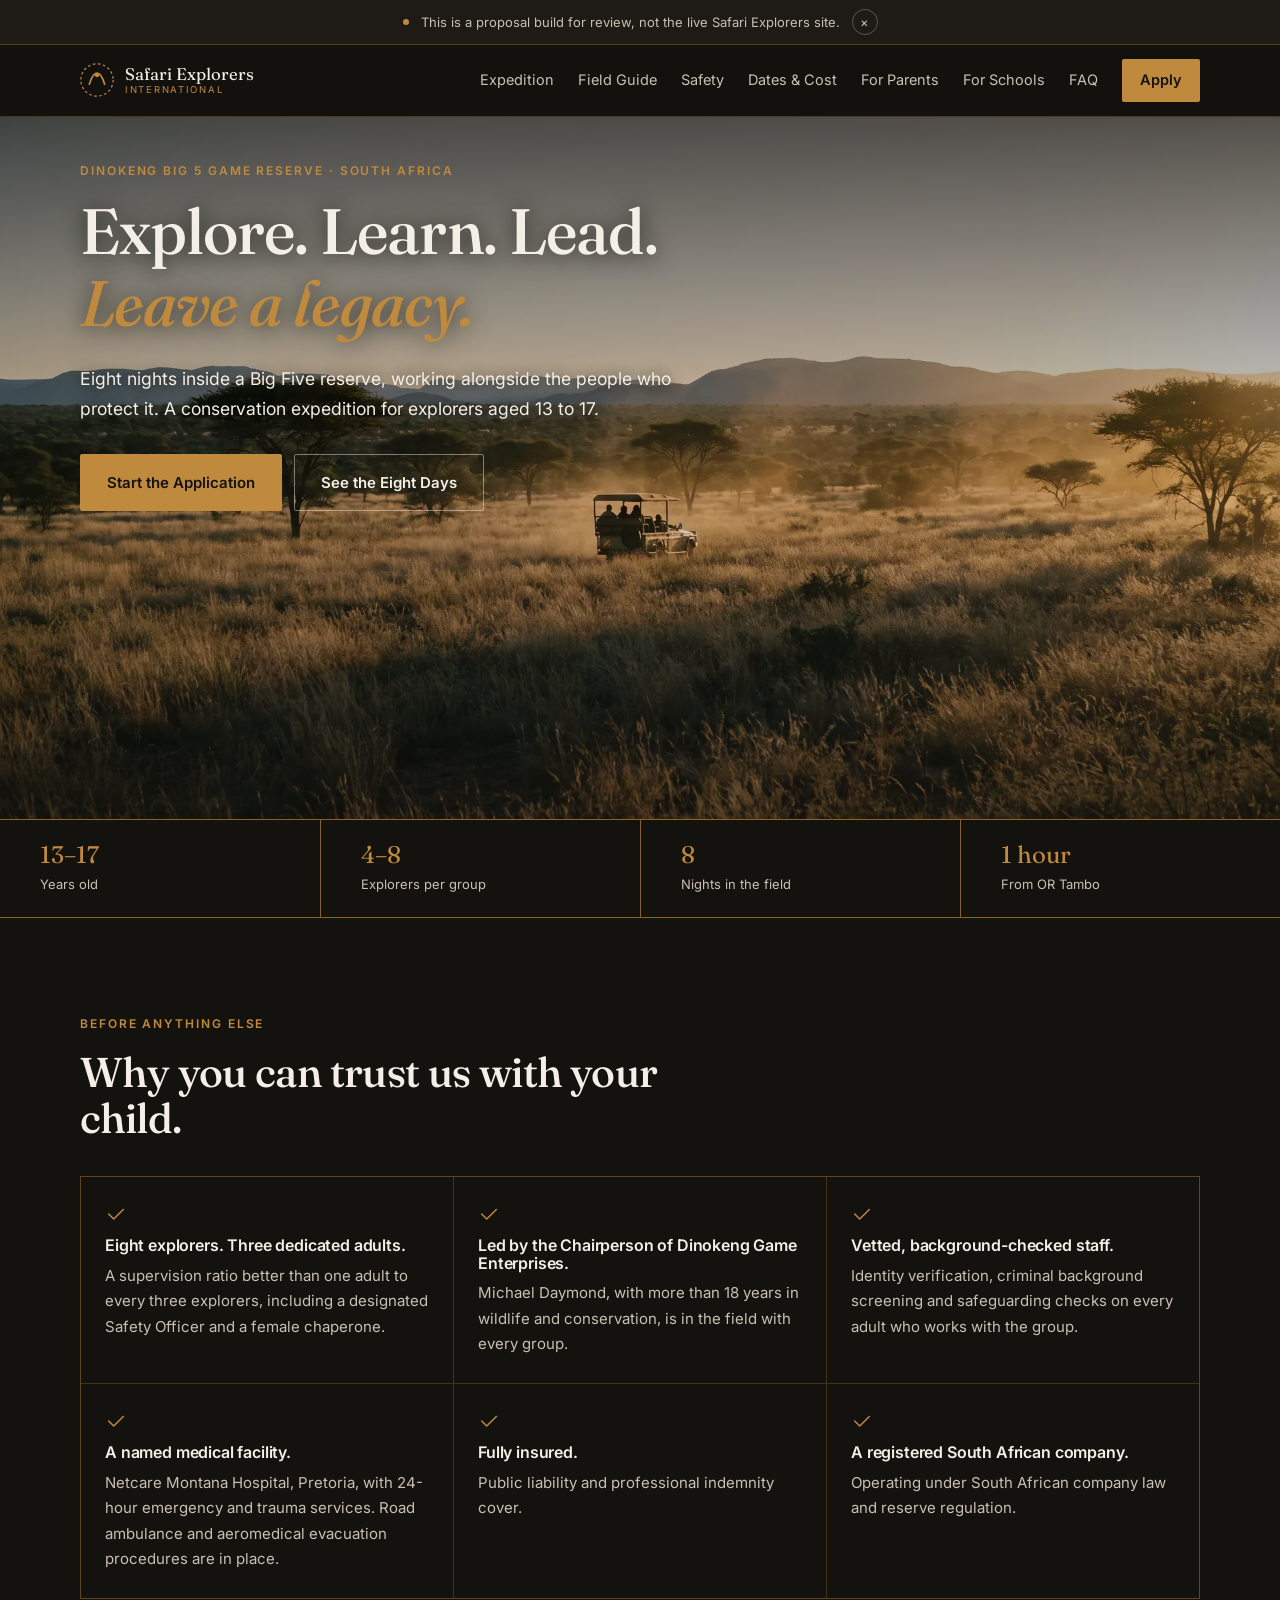
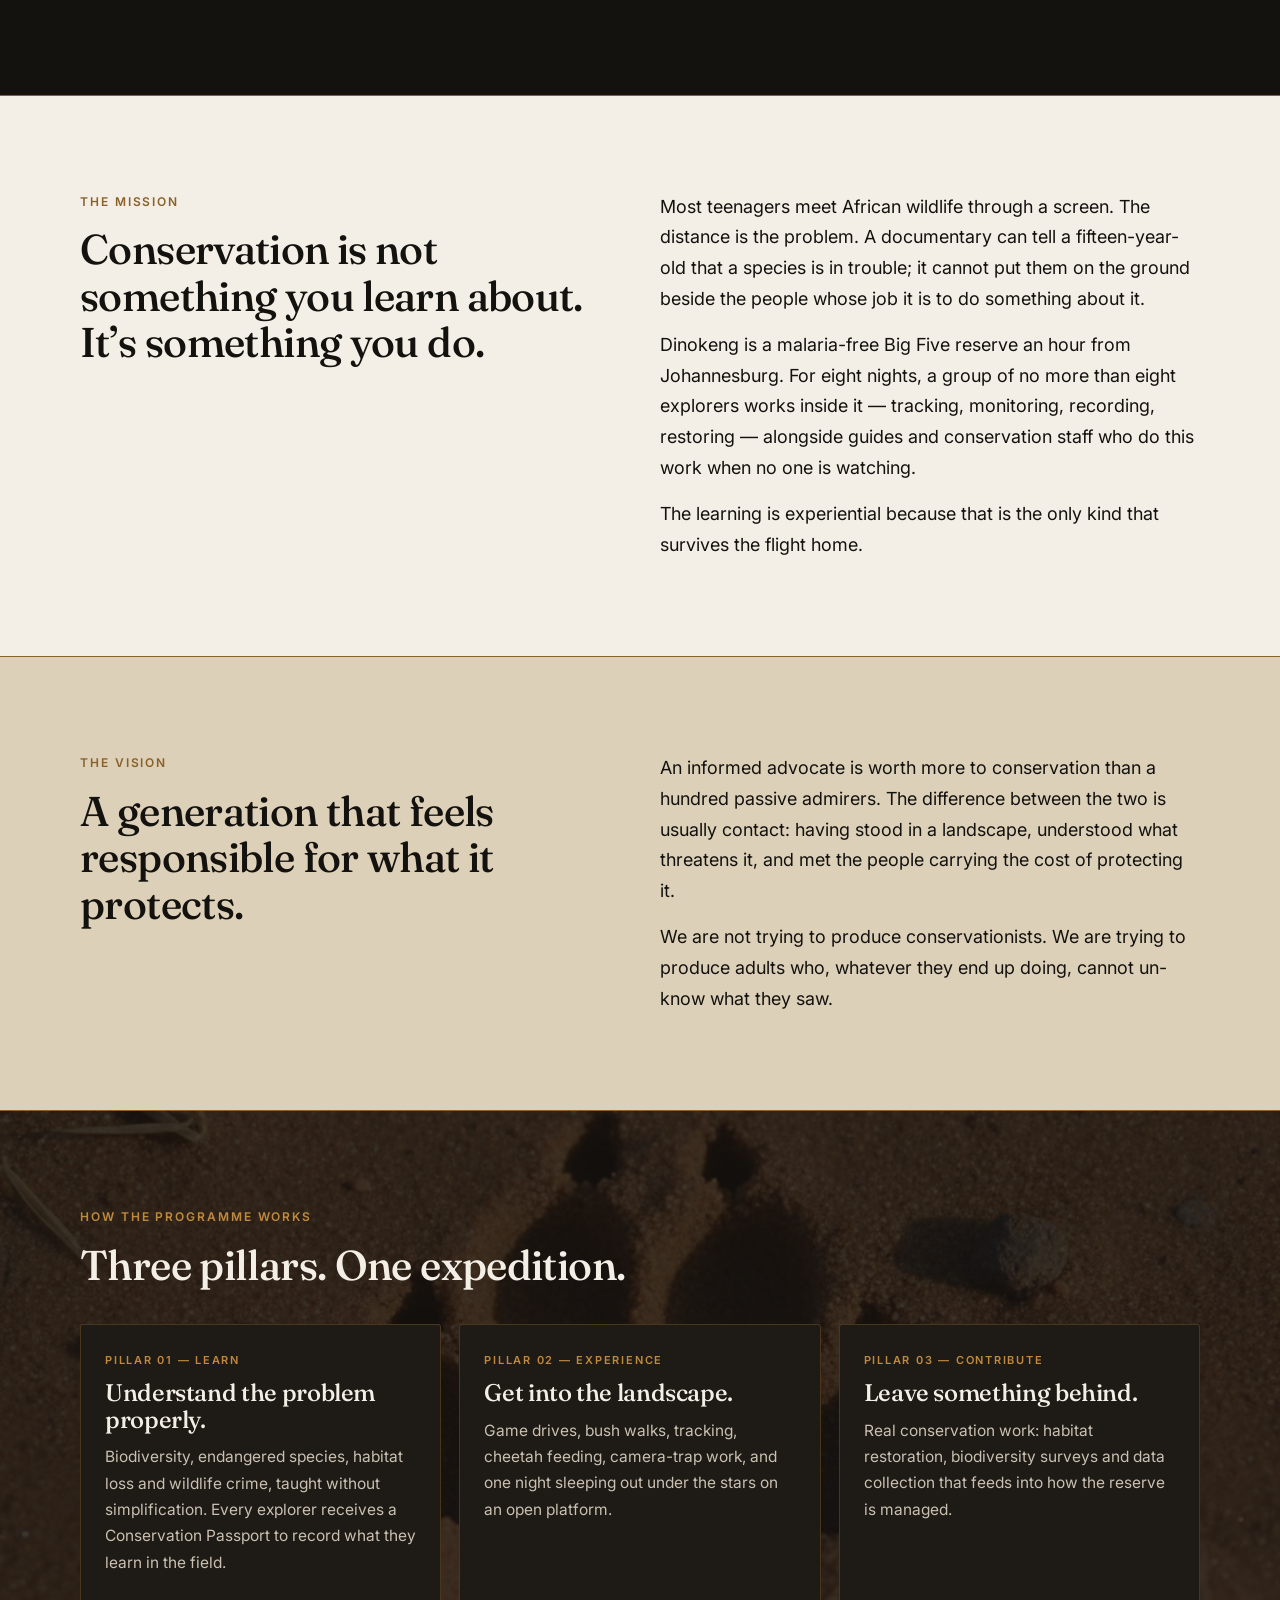
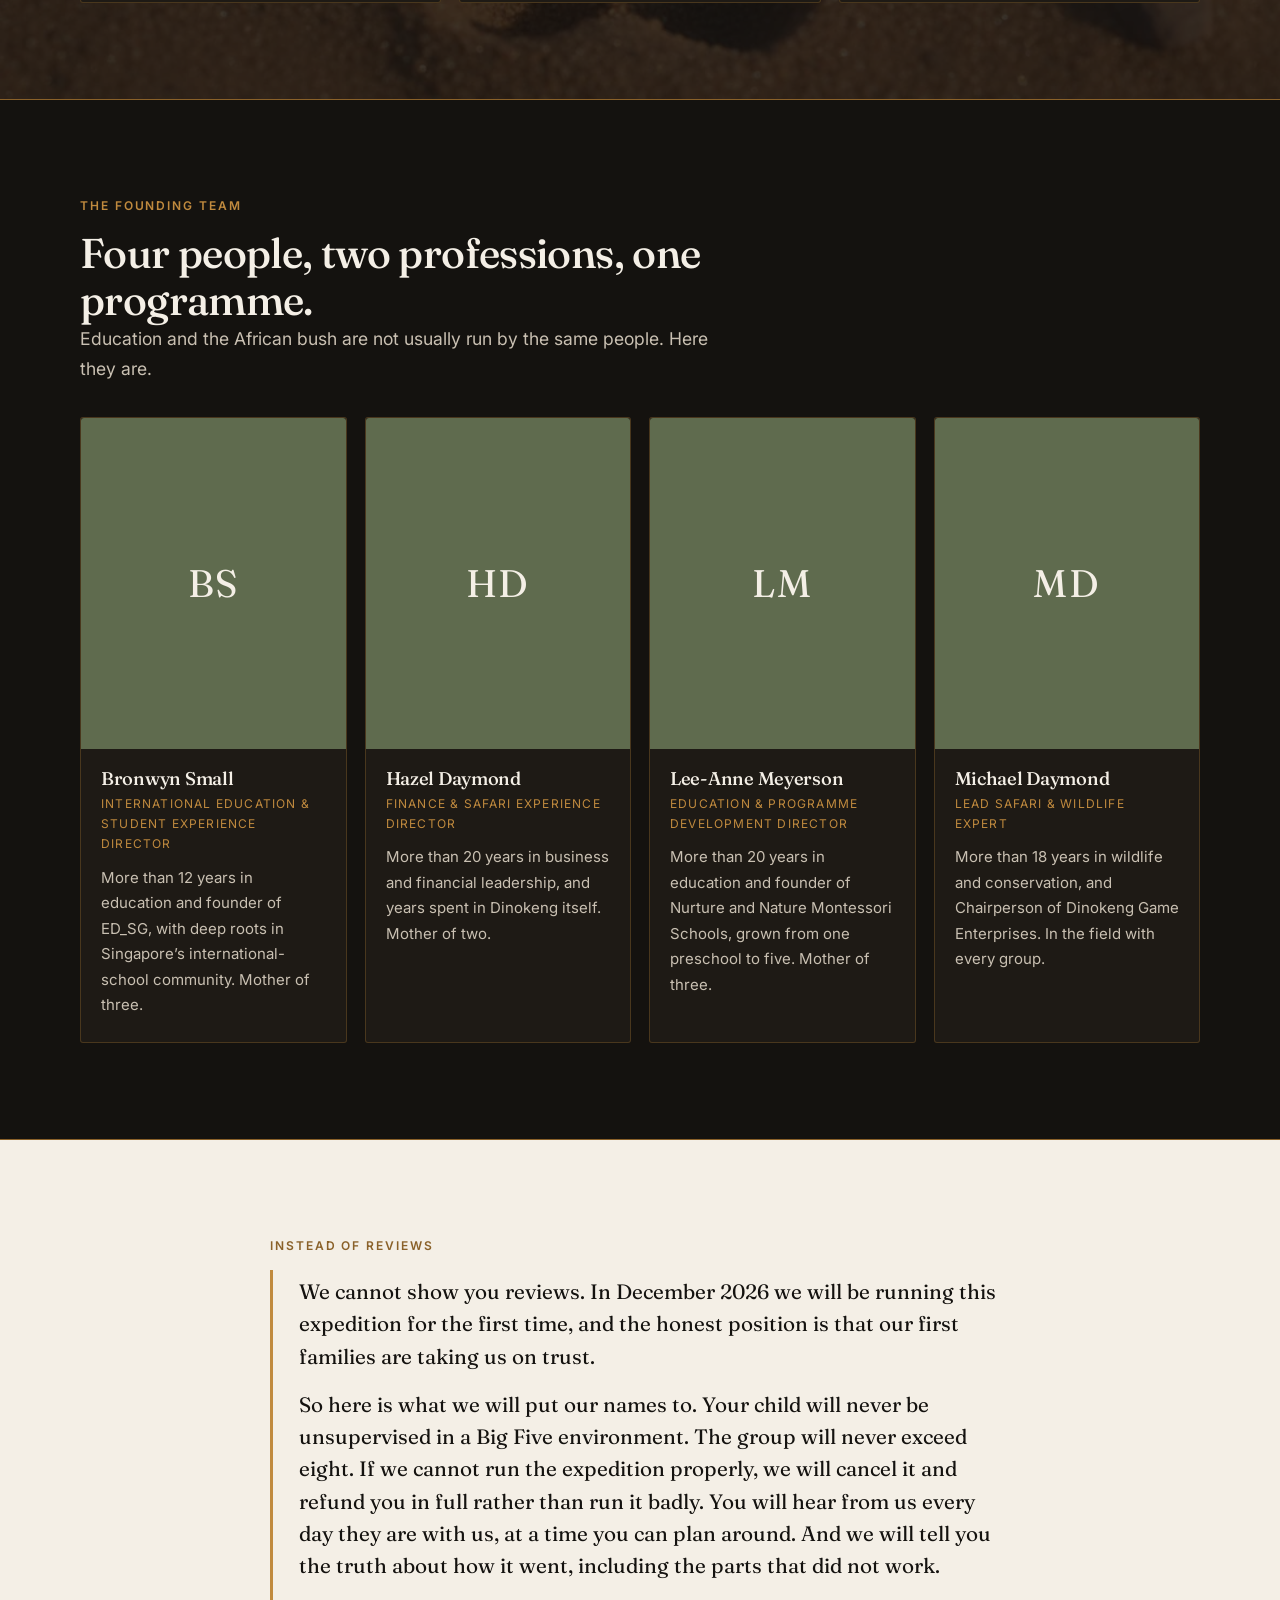
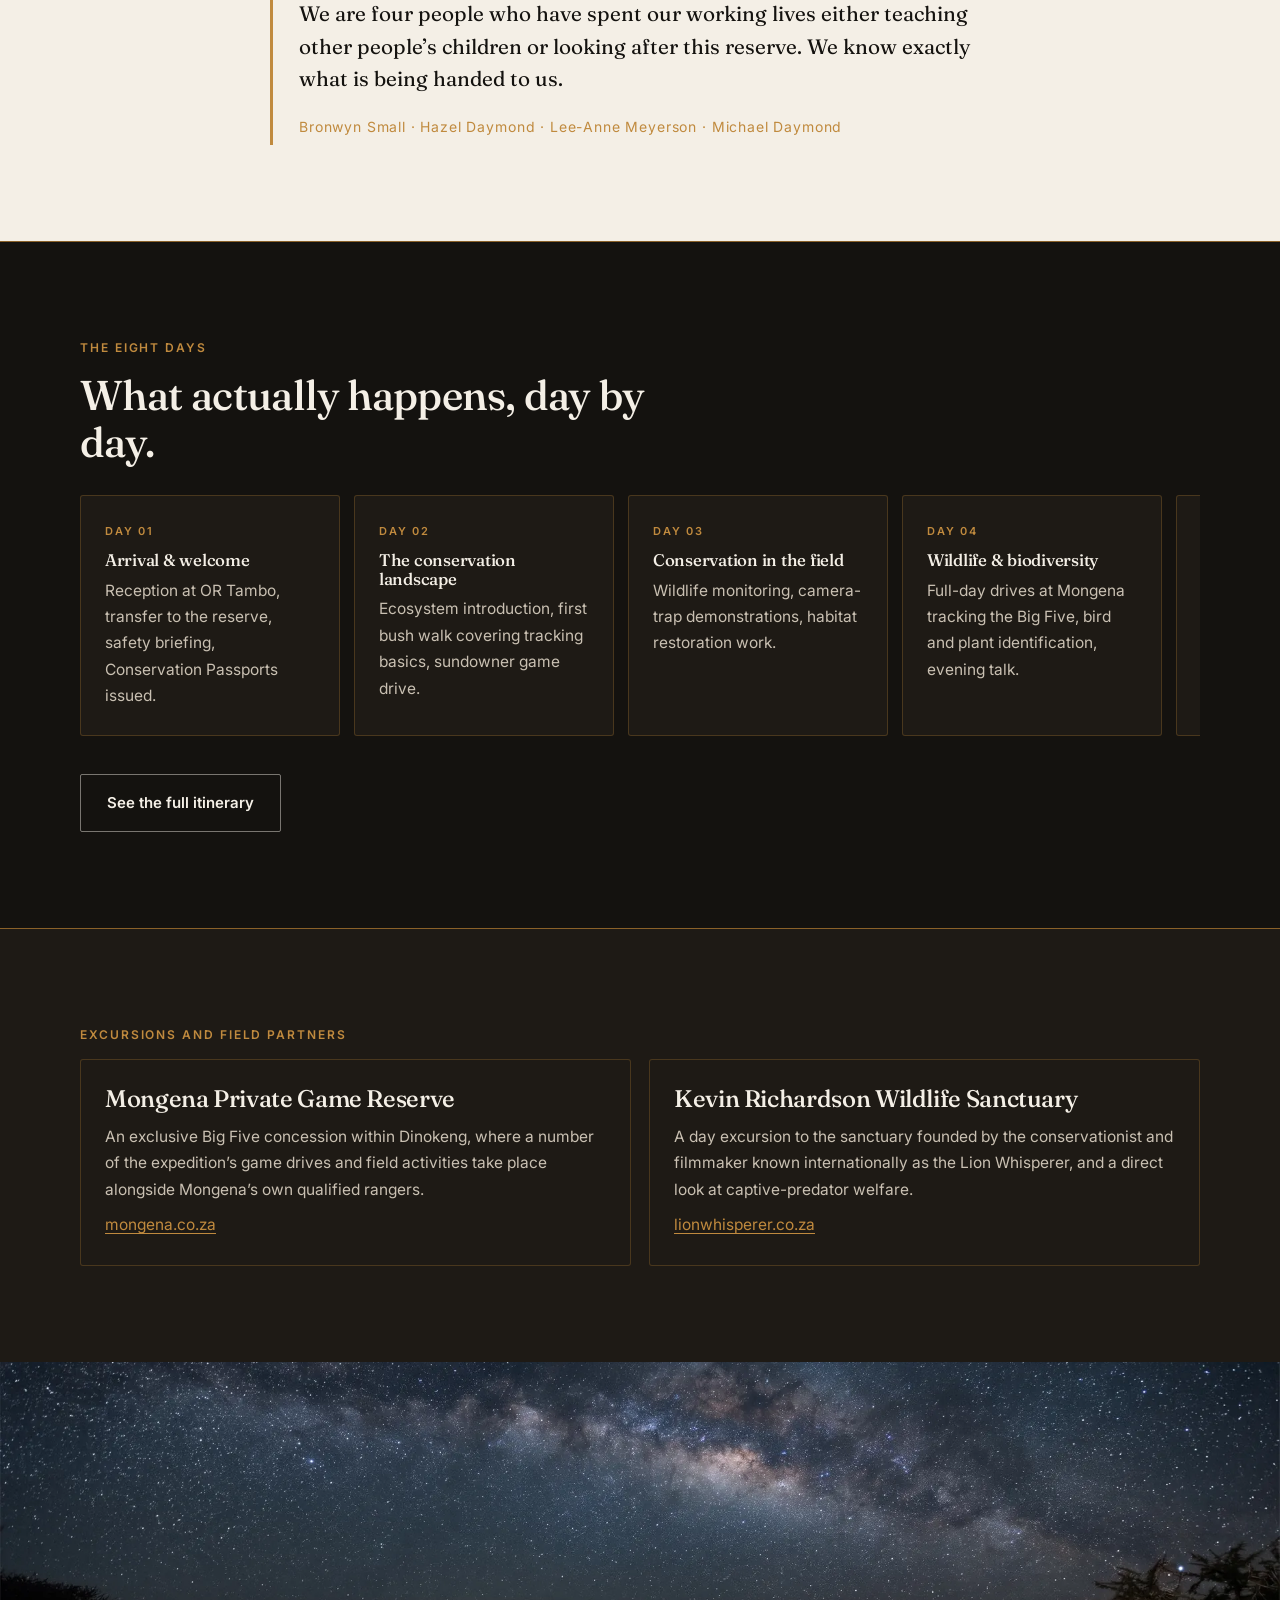
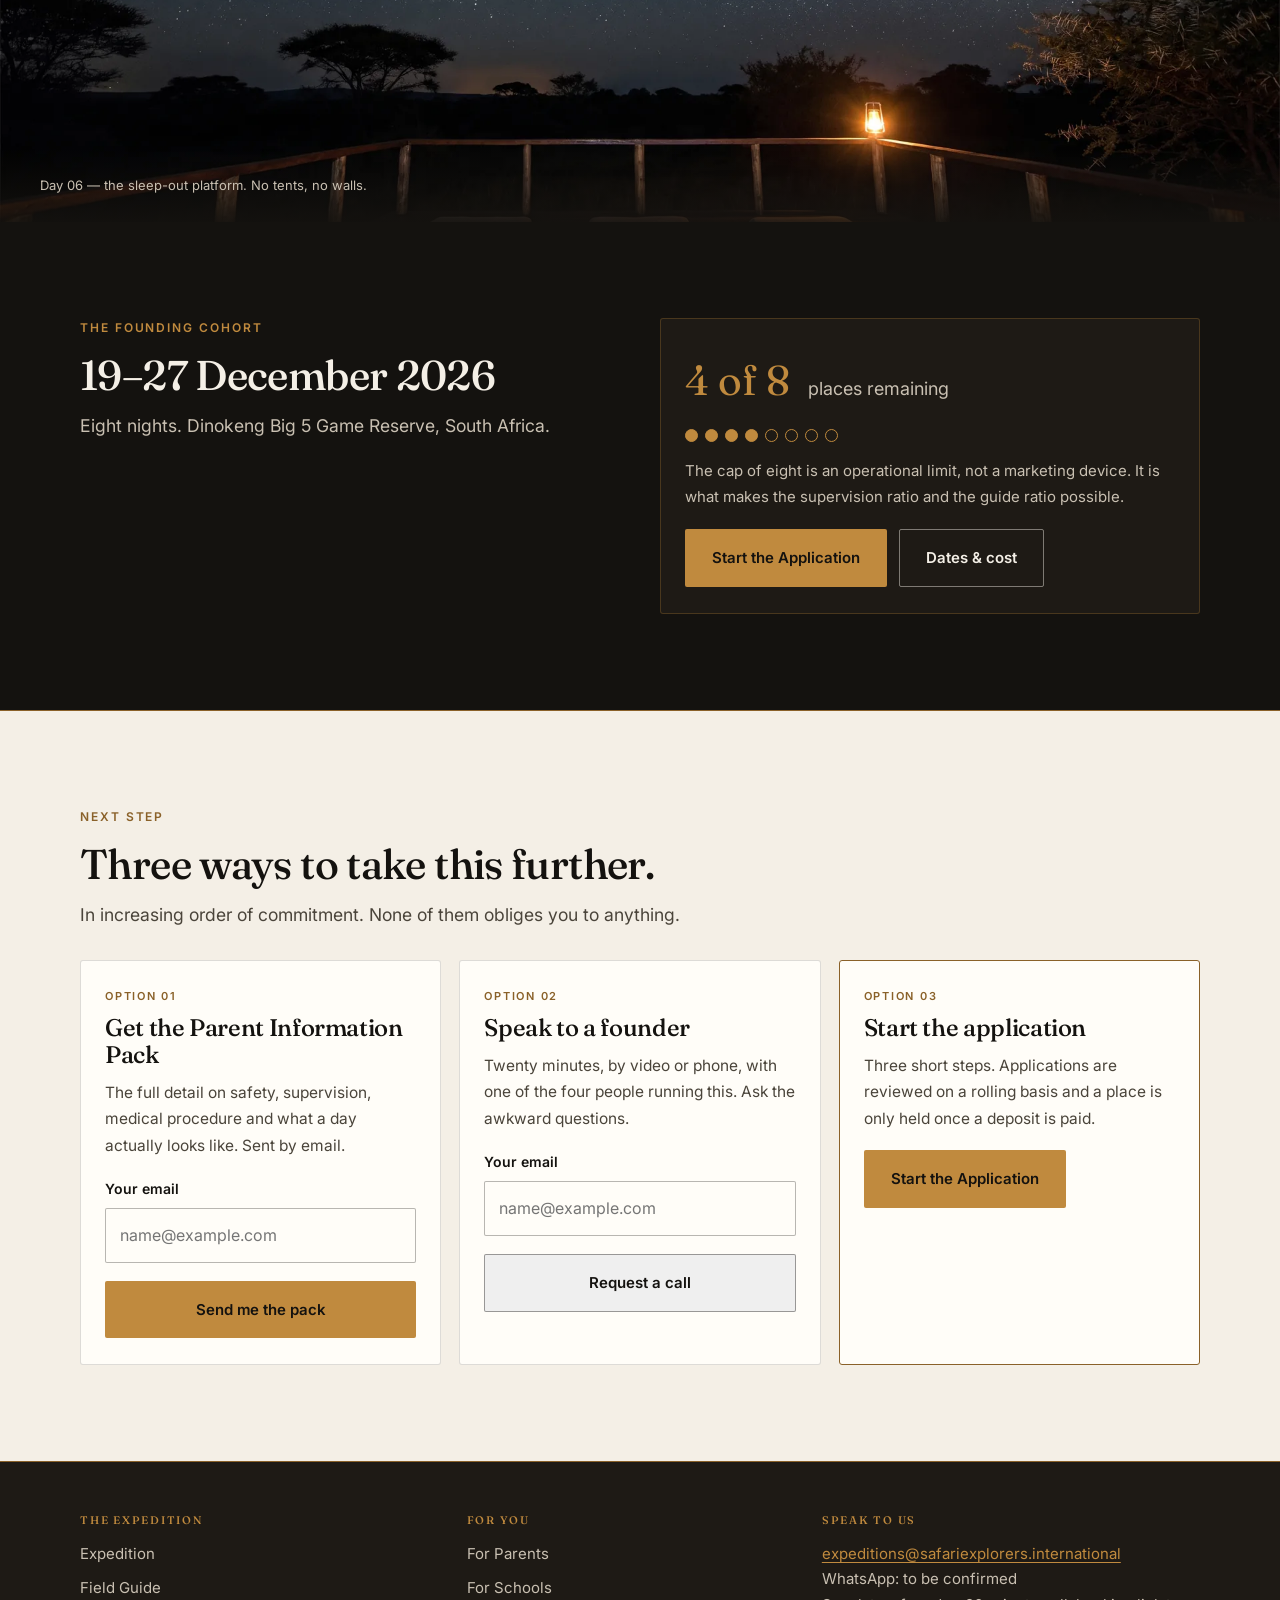
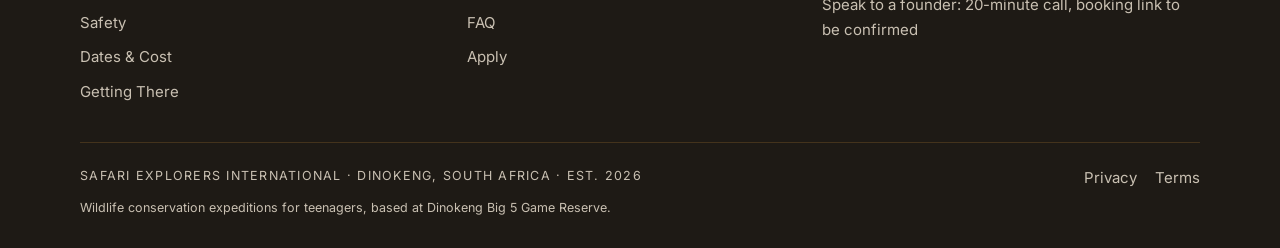
==== commit c063937a: "Fix heading order for accessibility Footer column headings were h4 following page h2s, and FAQ group" ====
--- a/index.html
+++ b/index.html
@@ -500,7 +500,7 @@
   <div class="wrap">
     <div class="footer-grid">
       <div>
-        <h4>The expedition</h4>
+        <h2>The expedition</h2>
         <div class="footer-links">
           <a href="expedition/">Expedition</a>
           <a href="field-guide/">Field Guide</a>
@@ -510,7 +510,7 @@
         </div>
       </div>
       <div>
-        <h4>For you</h4>
+        <h2>For you</h2>
         <div class="footer-links">
           <a href="for-parents/">For Parents</a>
           <a href="for-schools/">For Schools</a>
@@ -519,7 +519,7 @@
         </div>
       </div>
       <div class="footer-contact">
-        <h4>Speak to us</h4>
+        <h2>Speak to us</h2>
         <p>
           <a href="mailto:expeditions@safariexplorers.international">expeditions@safariexplorers.international</a><br>
           <!-- CLIENT TO SUPPLY: WhatsApp business number -->
--- a/assets/css/site.css
+++ b/assets/css/site.css
@@ -439,7 +439,7 @@
 .site-footer{ background:var(--ink-soft); border-top:var(--rule); padding-block:52px 30px; }
 .footer-grid{ display:grid; gap:34px; grid-template-columns:1fr; }
 @media (min-width:800px){ .footer-grid{ grid-template-columns:1.1fr 1fr 1.2fr; gap:40px; } }
-.footer-grid h4{ font-size:11px; letter-spacing:.16em; text-transform:uppercase; color:var(--brass); margin-bottom:14px; }
+.footer-grid h2{ font-size:11px; letter-spacing:.16em; text-transform:uppercase; color:var(--brass); margin-bottom:14px; }
 .footer-links{ display:flex; flex-direction:column; gap:9px; }
 .footer-links a{ font-size:15px; color:var(--bone-dim); text-decoration:none; }
 .footer-links a:hover{ color:var(--bone); }
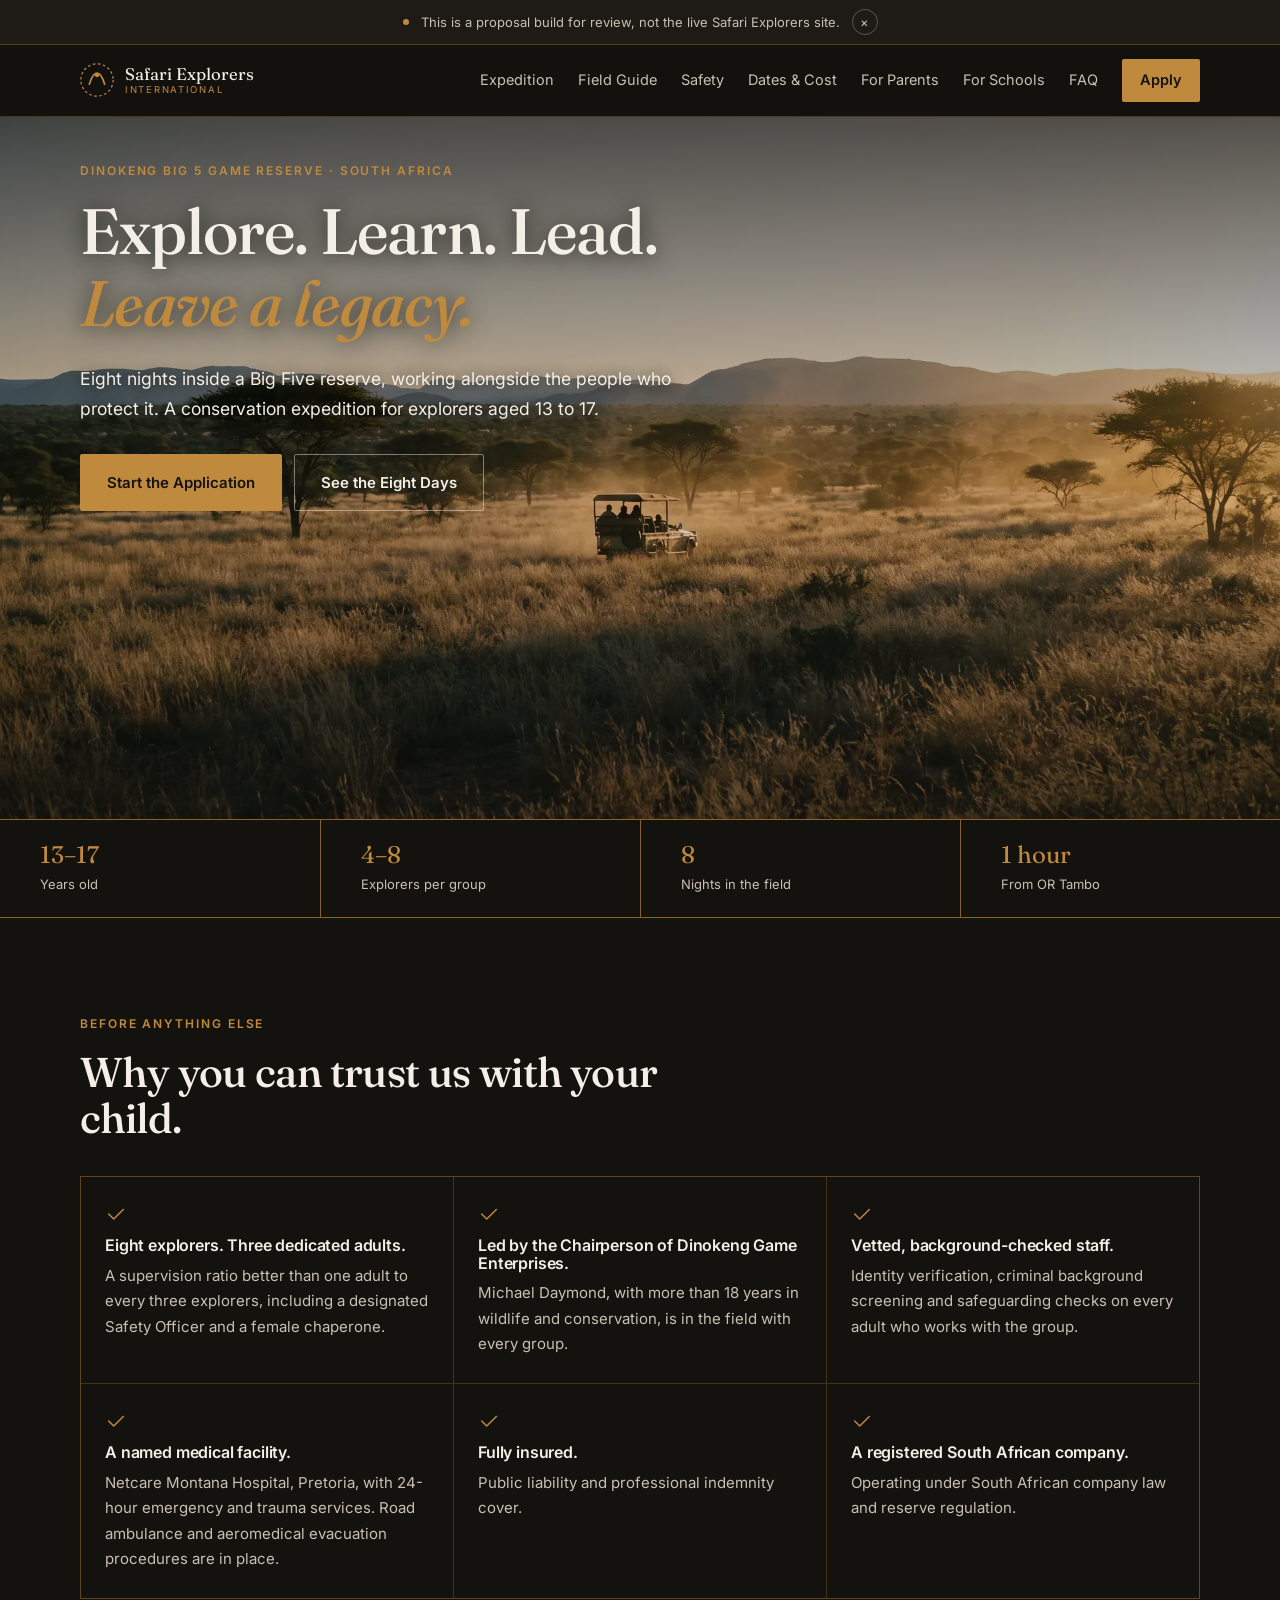
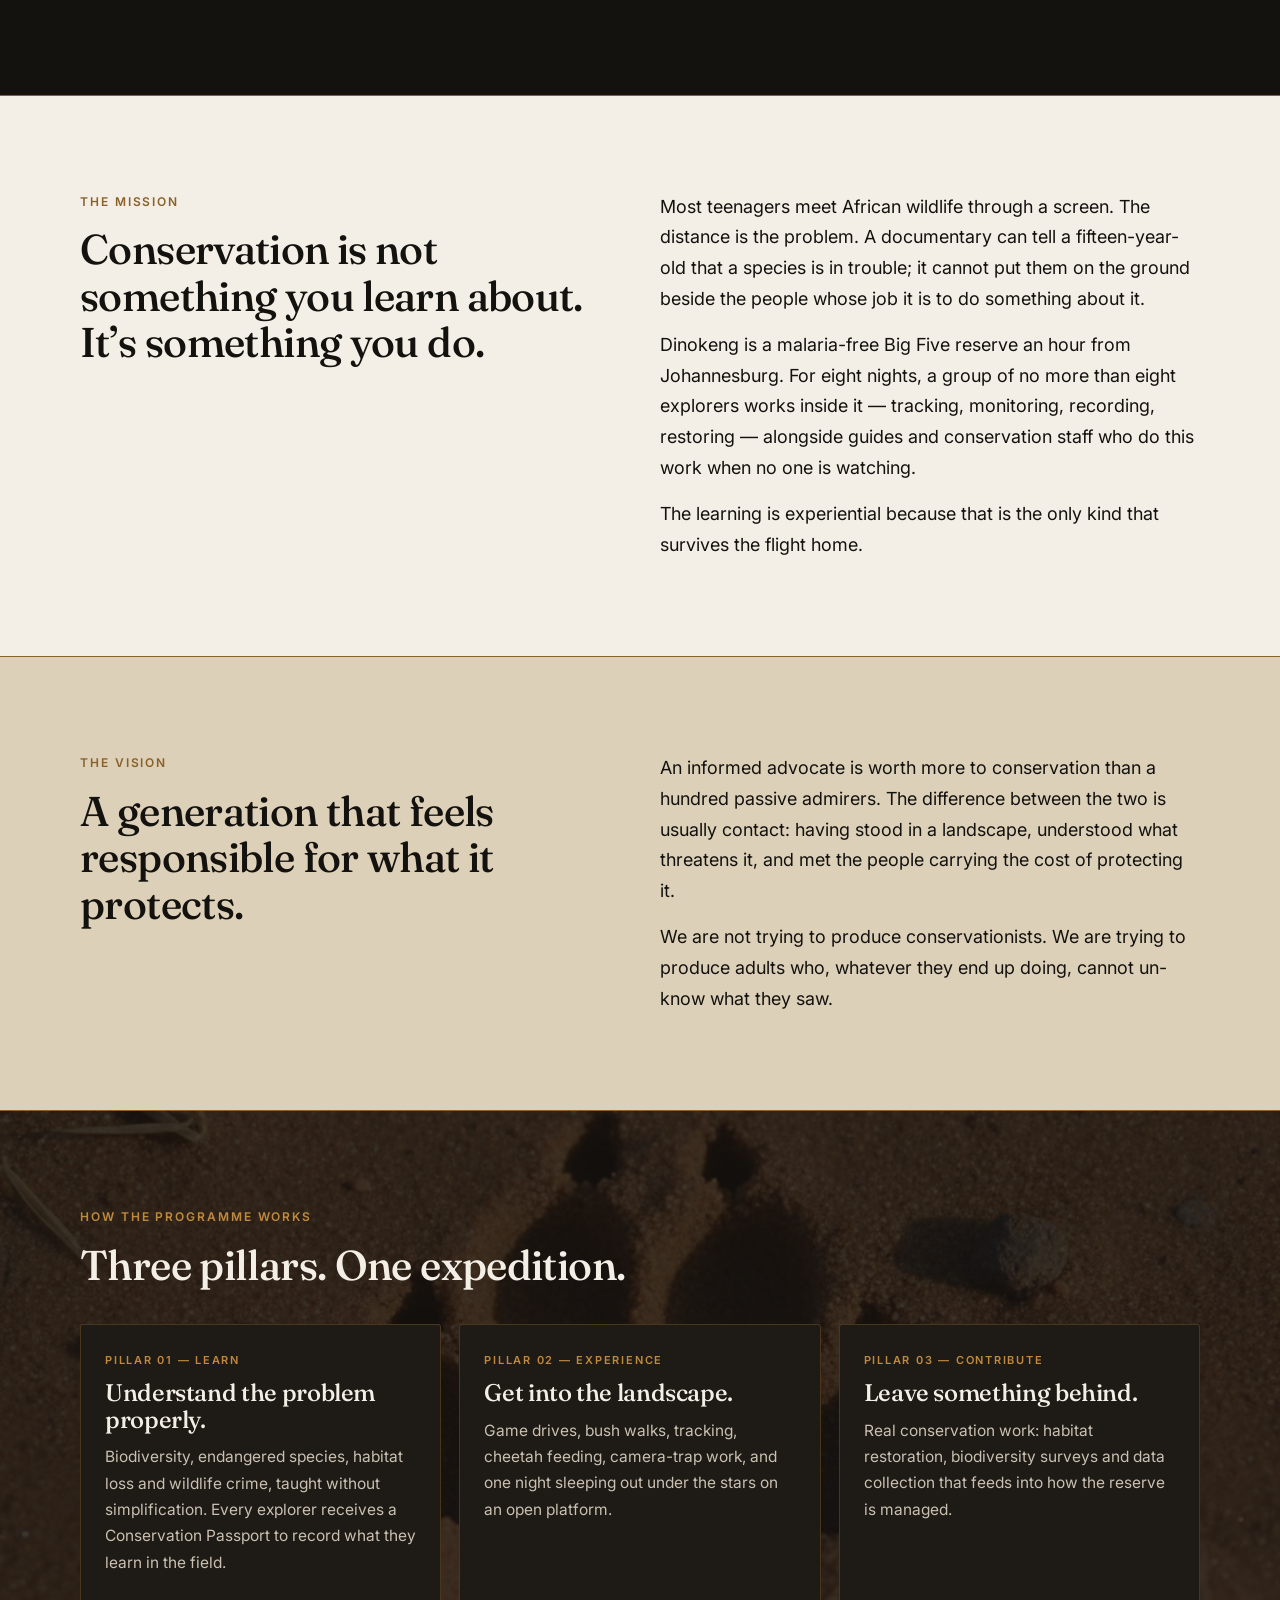
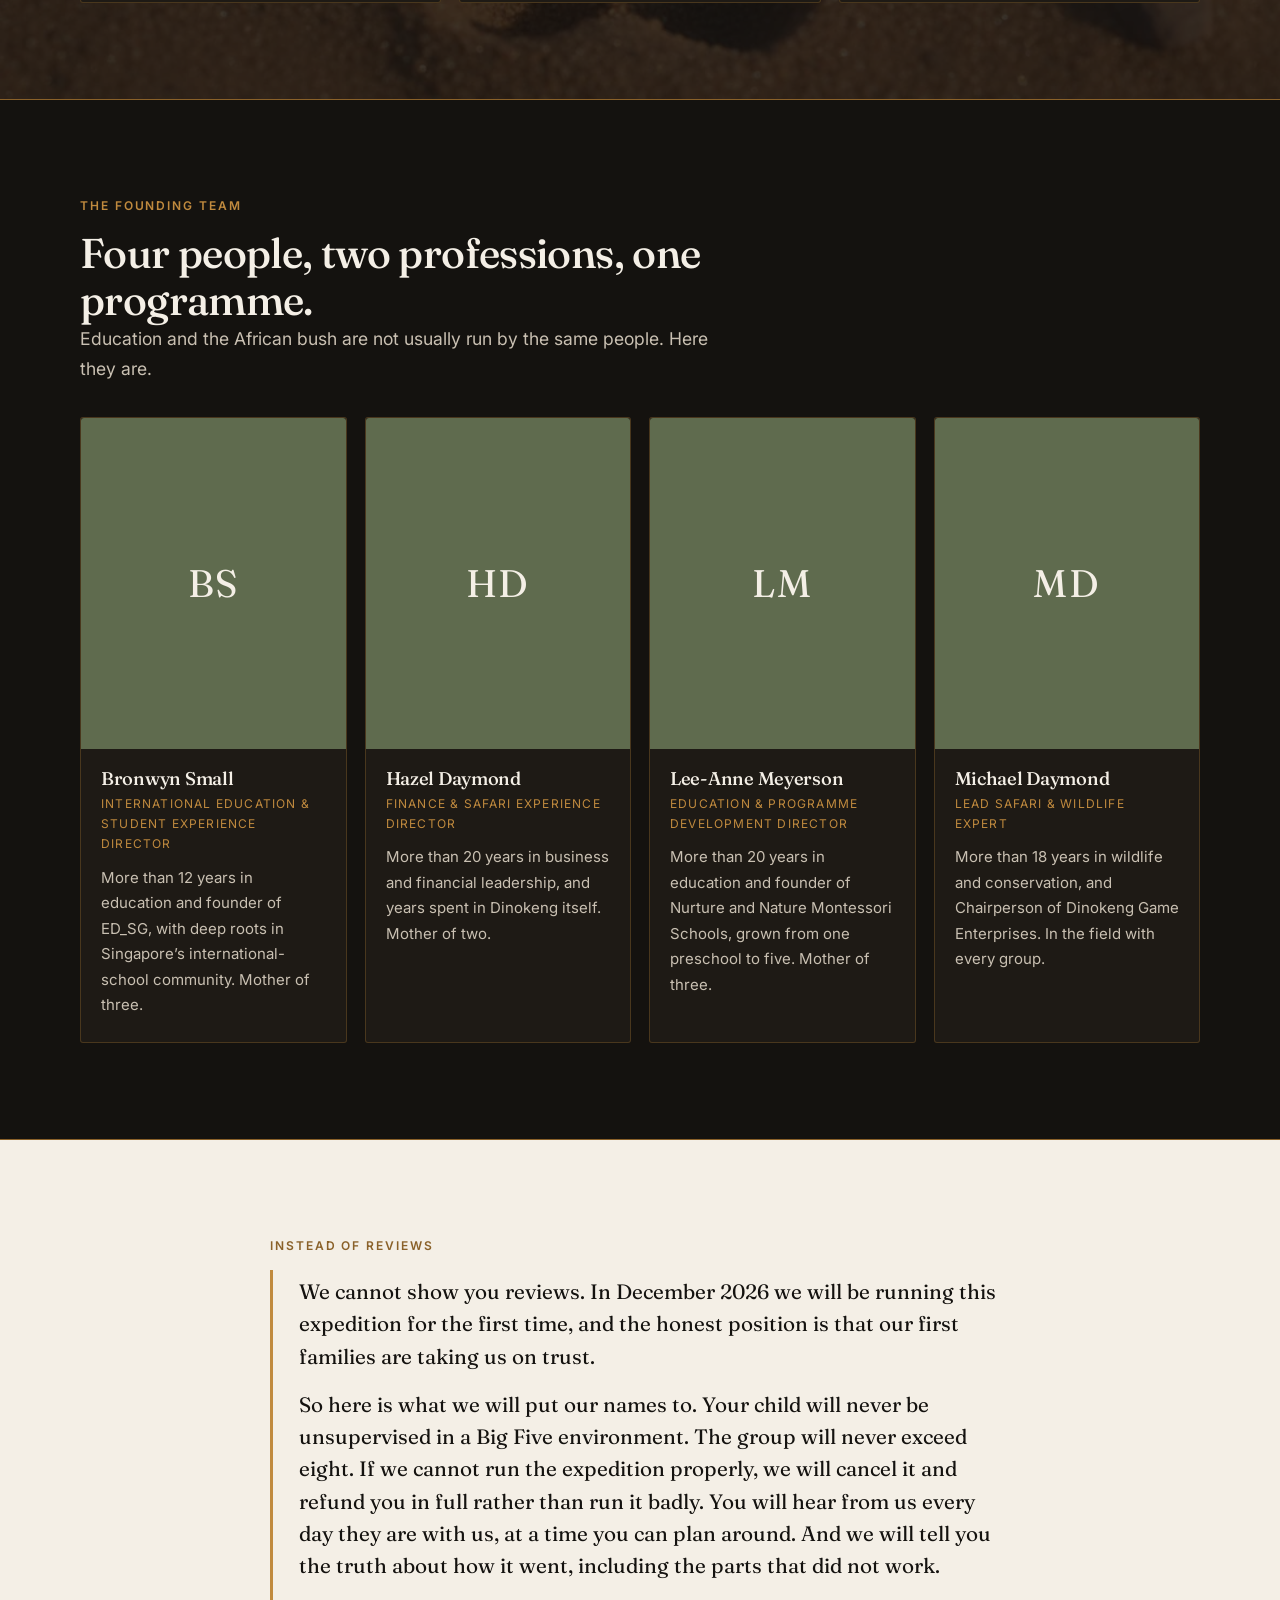
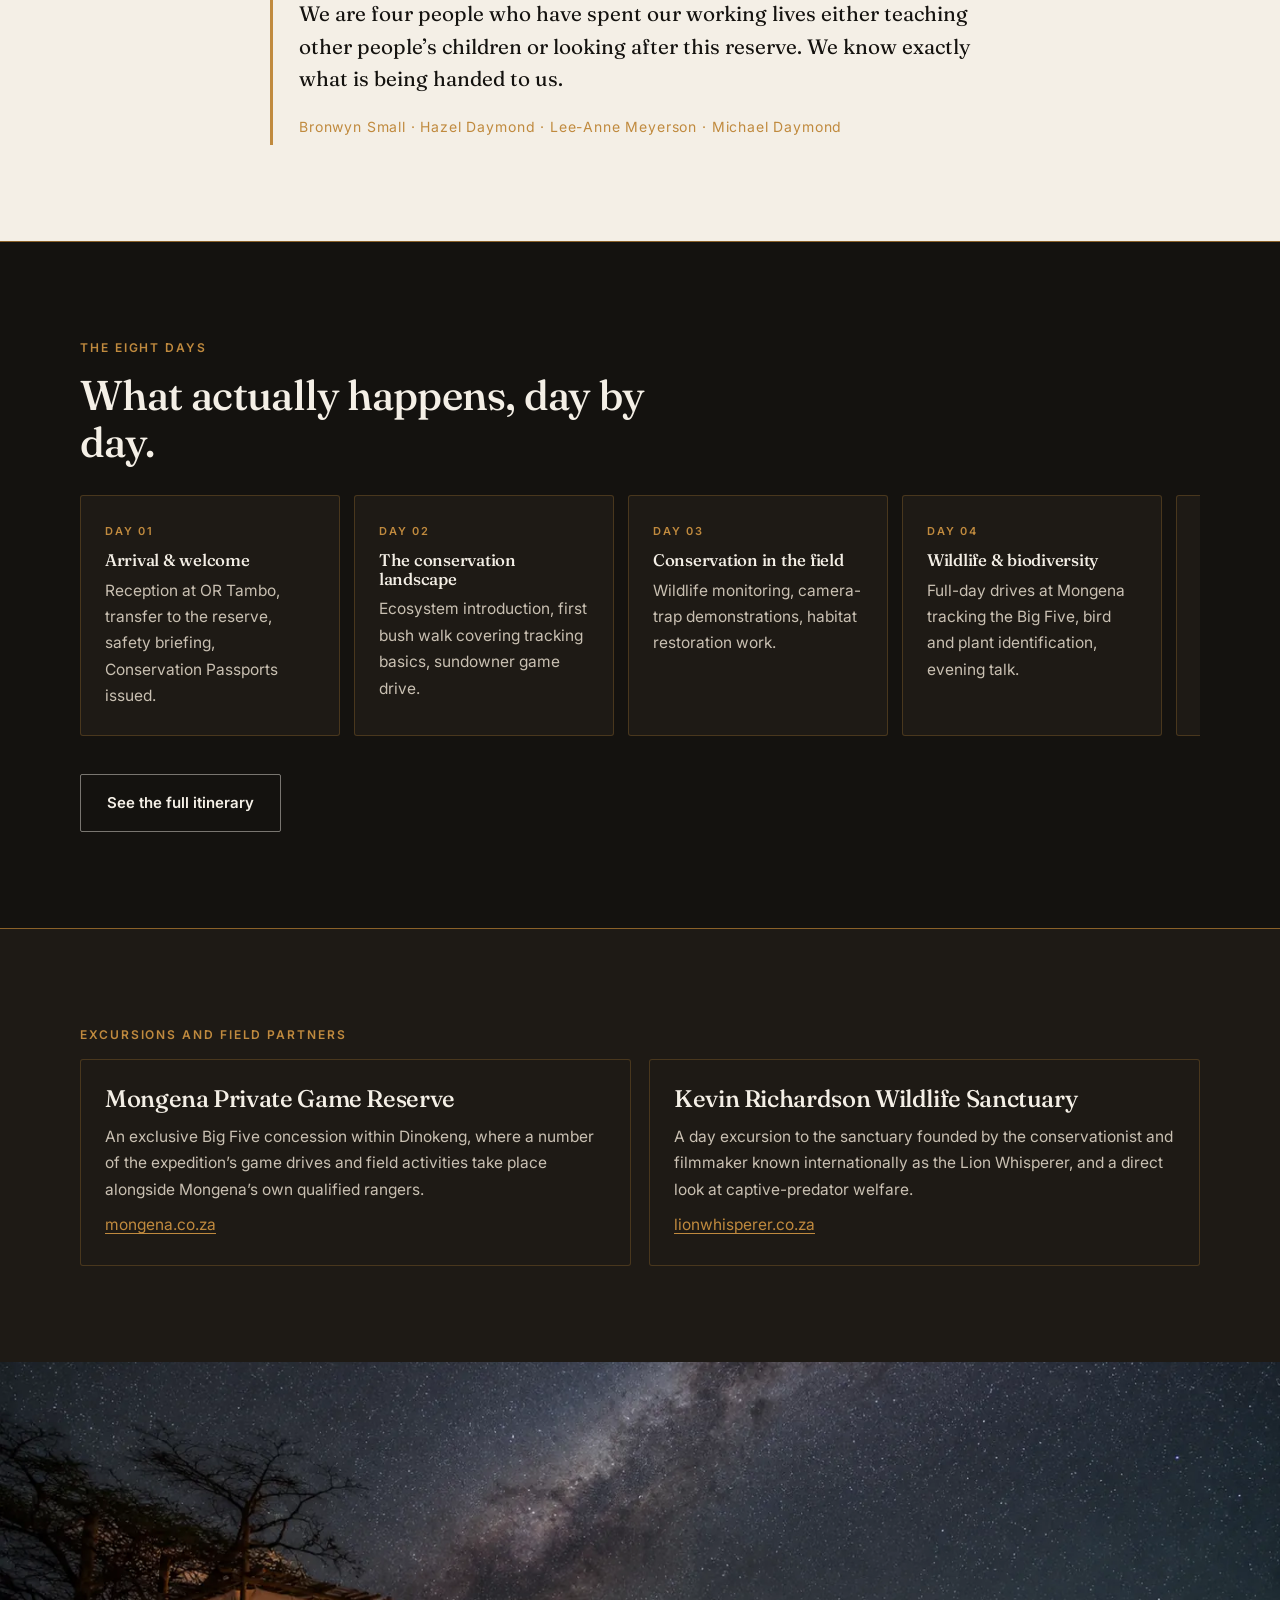
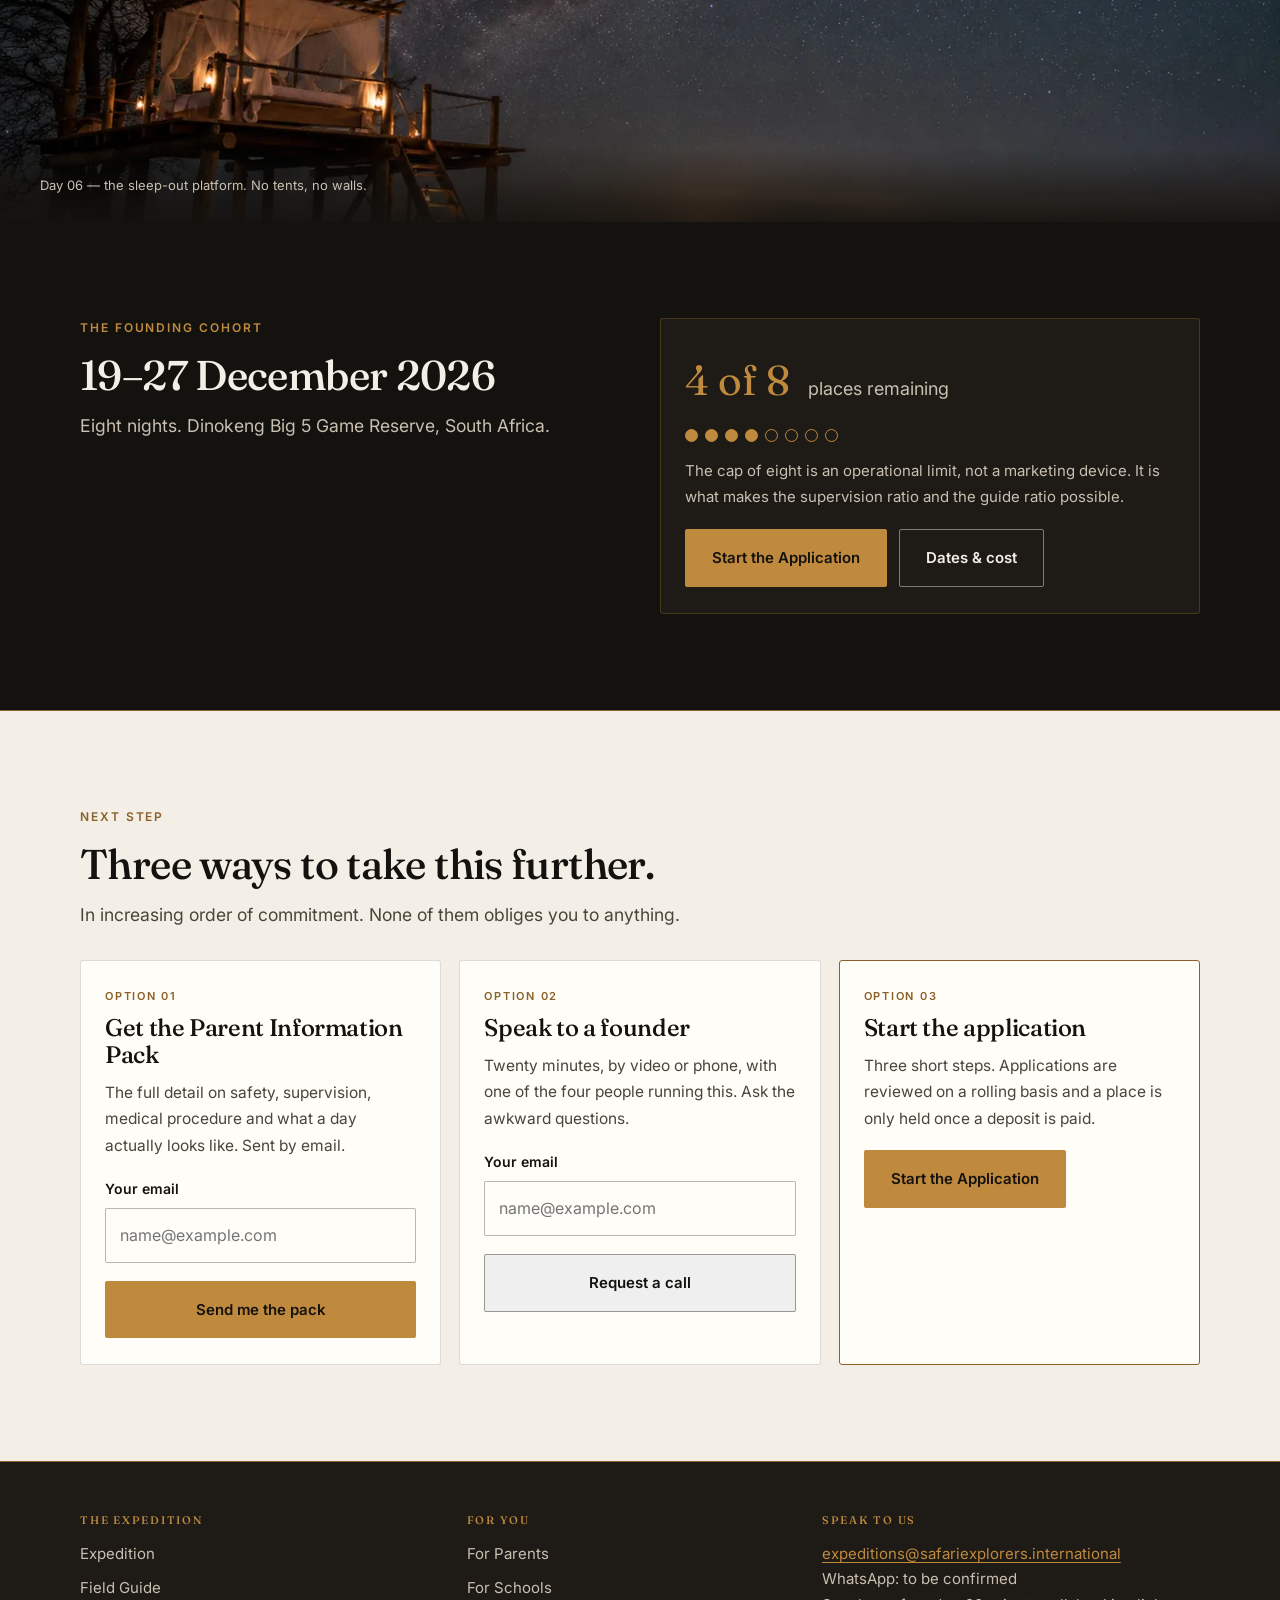
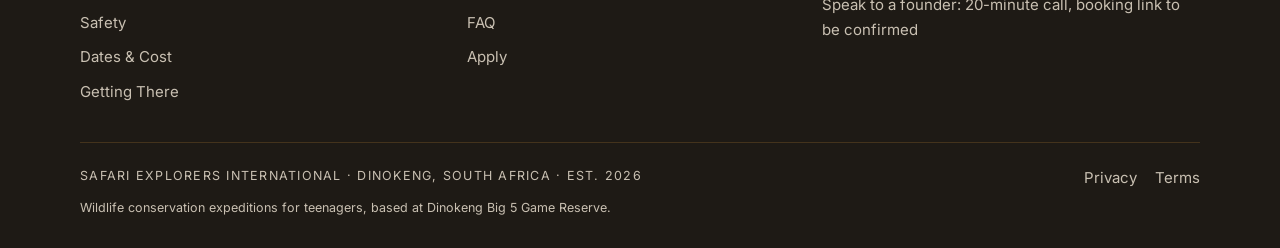
==== commit 1e5fd362: "Add encounter imagery and fix species figure sizing New imagery: leopard descending (leopard card), " ====
--- a/index.html
+++ b/index.html
@@ -407,7 +407,7 @@
 
 <!-- ============ DATES / PLACES ============ -->
 <div class="bleed">
-  <picture><source srcset="assets/img/sleepout-milkyway.webp" type="image/webp"><img alt="An open wooden sleep-out platform on the savanna beneath a dense field of stars and the arc of the Milky Way." width="2752" height="1536" loading="lazy" decoding="async" src="assets/img/sleepout-milkyway.jpg"></picture>
+  <picture><source srcset="assets/img/sleepout-night.webp" type="image/webp"><img alt="A raised wooden sleep-out platform lit by lanterns beneath the full arc of the Milky Way, with a herd moving across the plain on the horizon." width="1448" height="1086" loading="lazy" decoding="async" style="object-position:center 42%" src="assets/img/sleepout-night.jpg"></picture>
   <div class="bleed__cap">Day 06 &mdash; the sleep-out platform. No tents, no walls.</div>
 </div>
 
--- a/assets/css/site.css
+++ b/assets/css/site.css
@@ -345,8 +345,12 @@
 /* ---------- species ---------- */
 .species{ background:var(--ink-soft); border:1px solid rgba(138,97,41,.4); border-radius:3px; overflow:hidden;
   display:flex; flex-direction:column; }
-.species__fig{ position:relative; aspect-ratio:4/3; background:var(--ink); }
-.species__fig img{ width:100%; height:100%; object-fit:cover; }
+.species__fig{ position:relative; aspect-ratio:4/3; overflow:hidden; background:var(--ink); }
+/* absolutely positioned rather than height:100%. A percentage height does not
+   resolve against an aspect-ratio-derived parent, so the image falls back to its
+   auto height: harmless for a landscape source, but a portrait source then forces
+   the card taller than its siblings and breaks the whole row. */
+.species__fig img{ position:absolute; inset:0; width:100%; height:100%; object-fit:cover; }
 .species__body{ padding:22px 22px 24px; display:flex; flex-direction:column; gap:9px; flex:1; }
 .species h3{ font-size:1.2rem; }
 .species__sci{ font-style:italic; font-size:14px; color:var(--bone-dim); margin-top:-6px; }
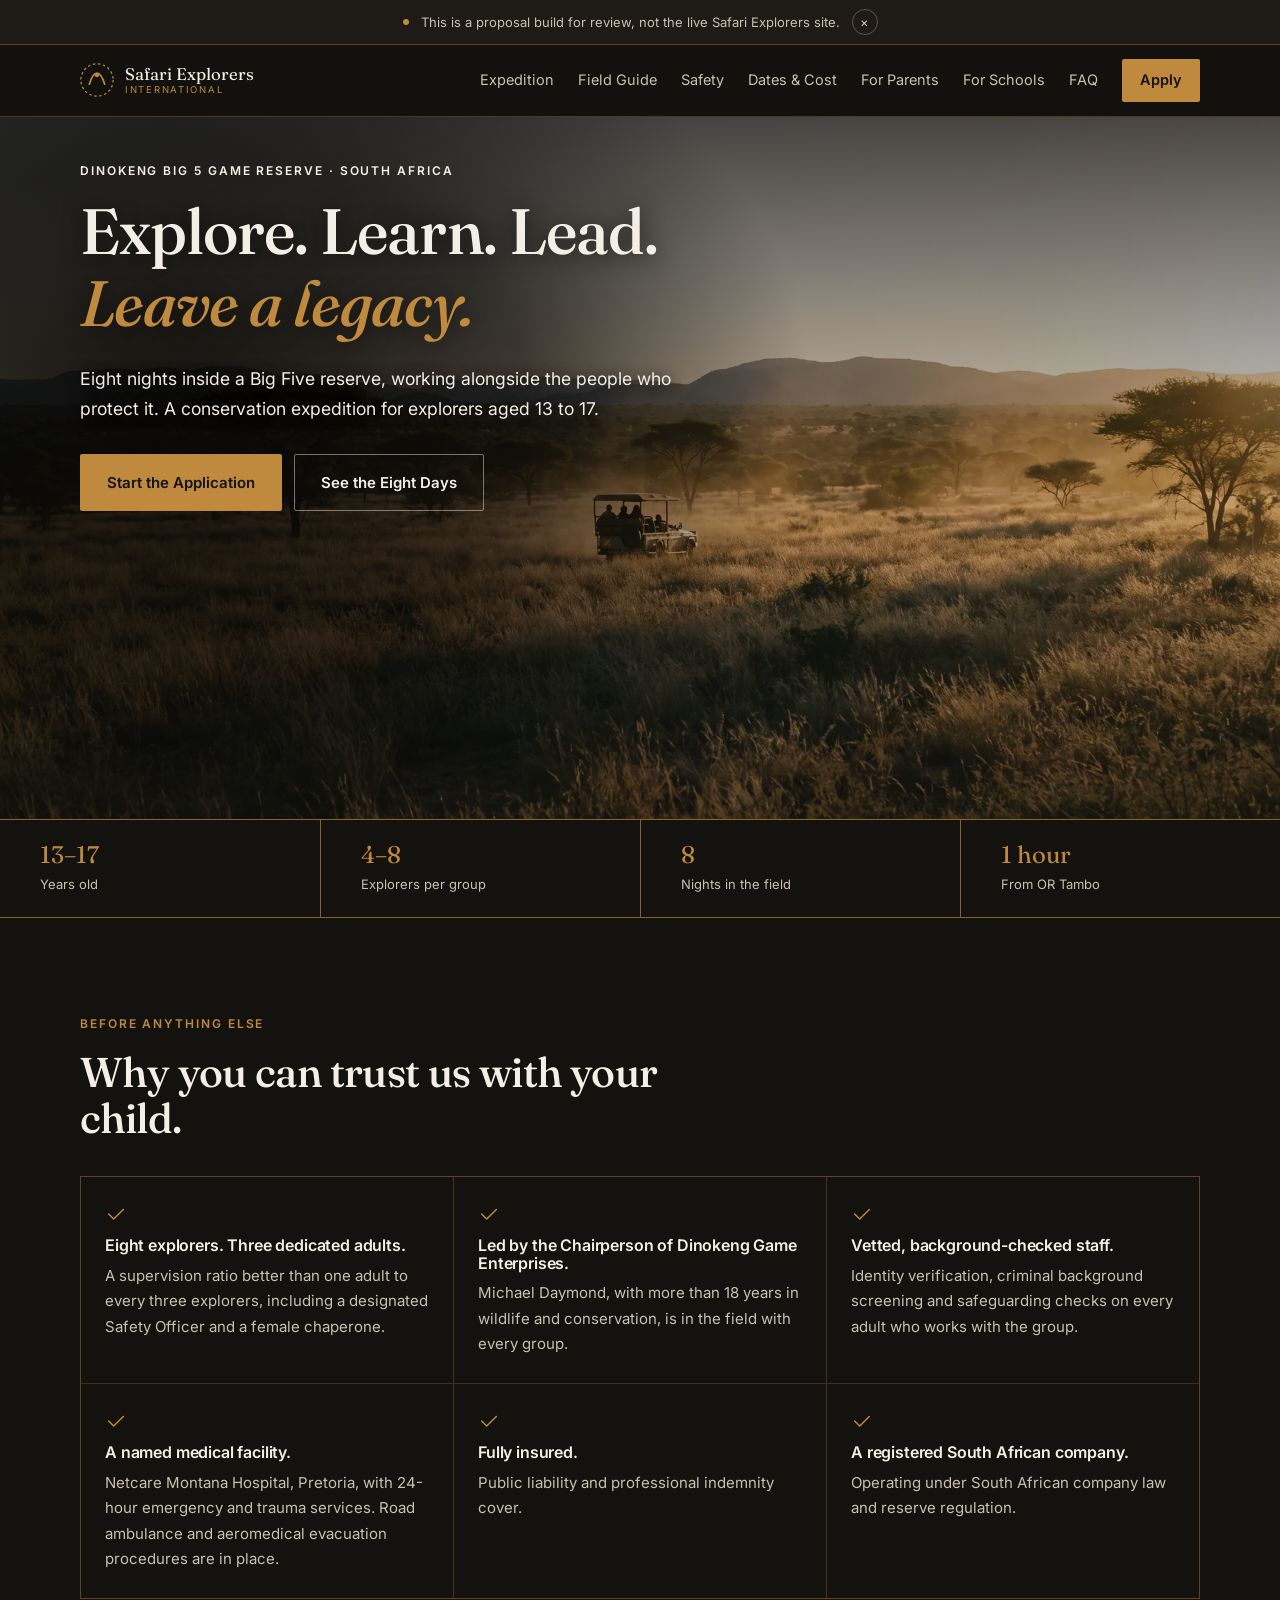
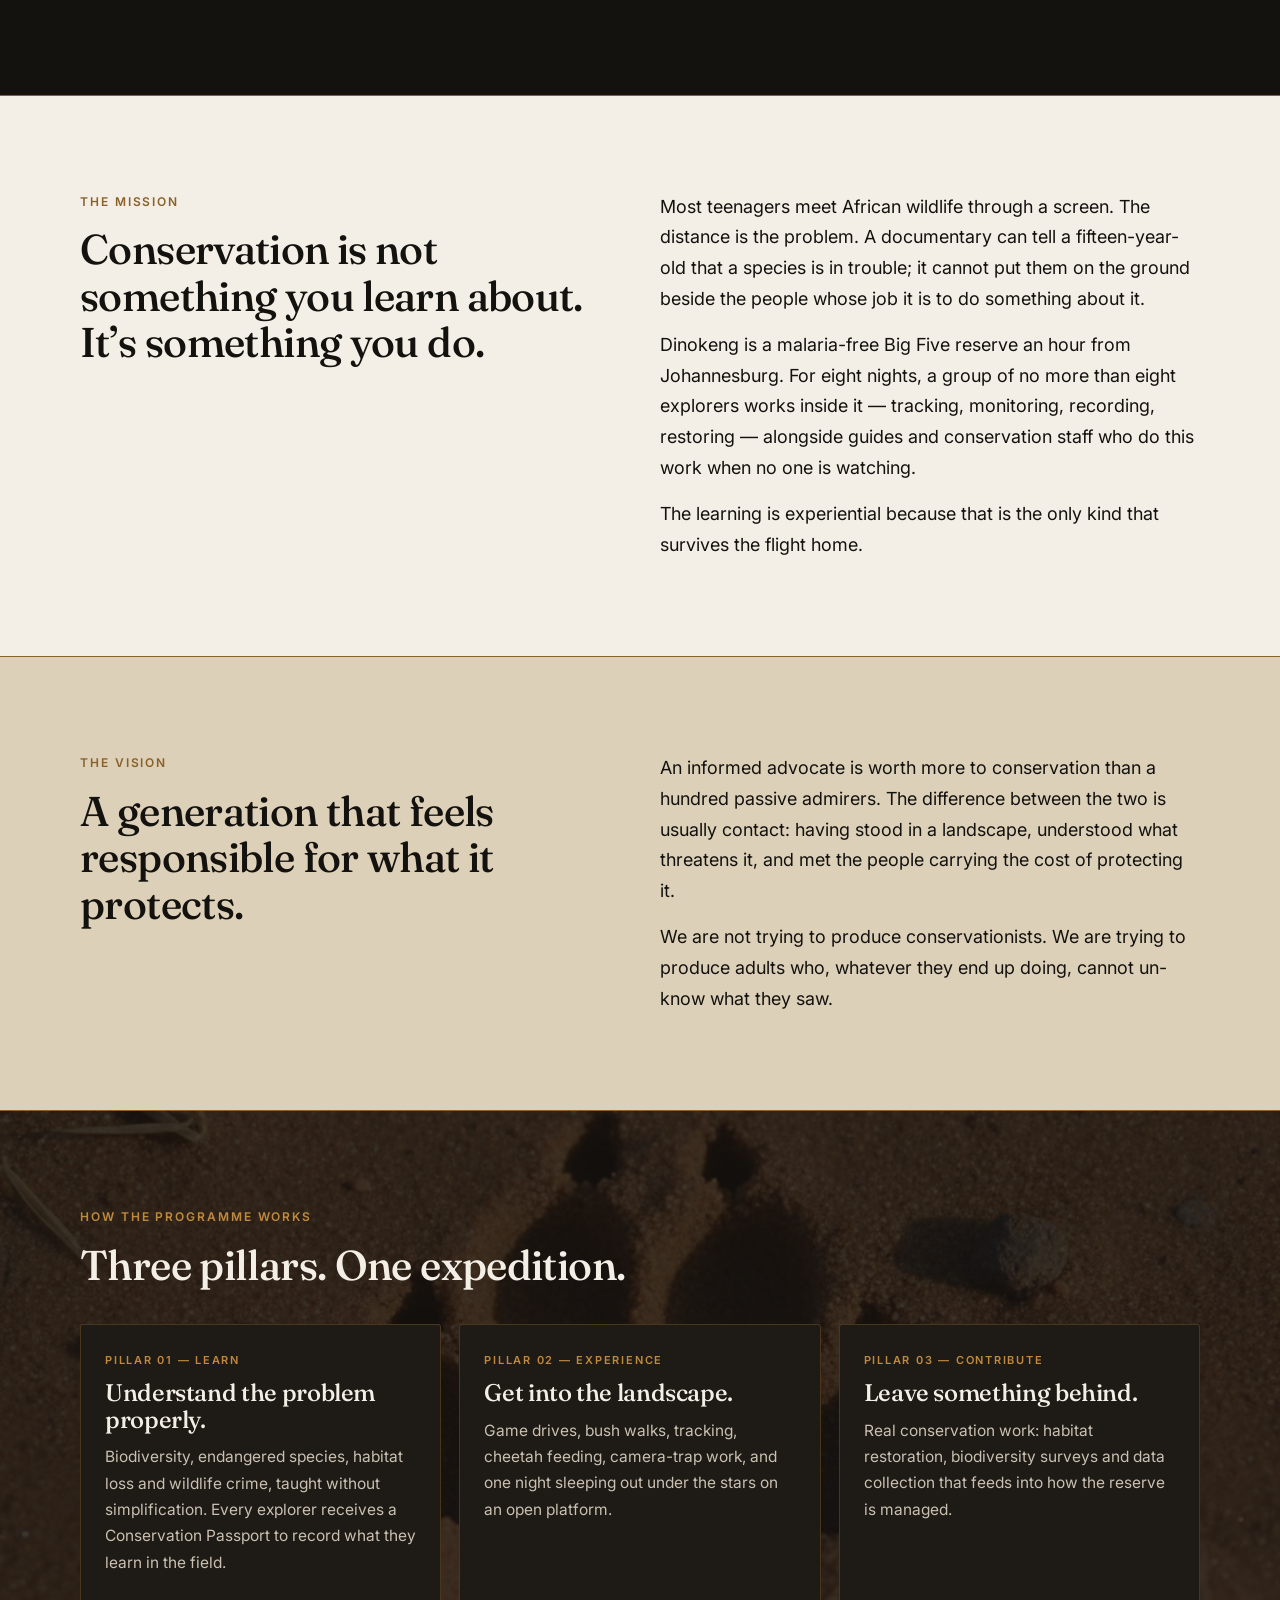
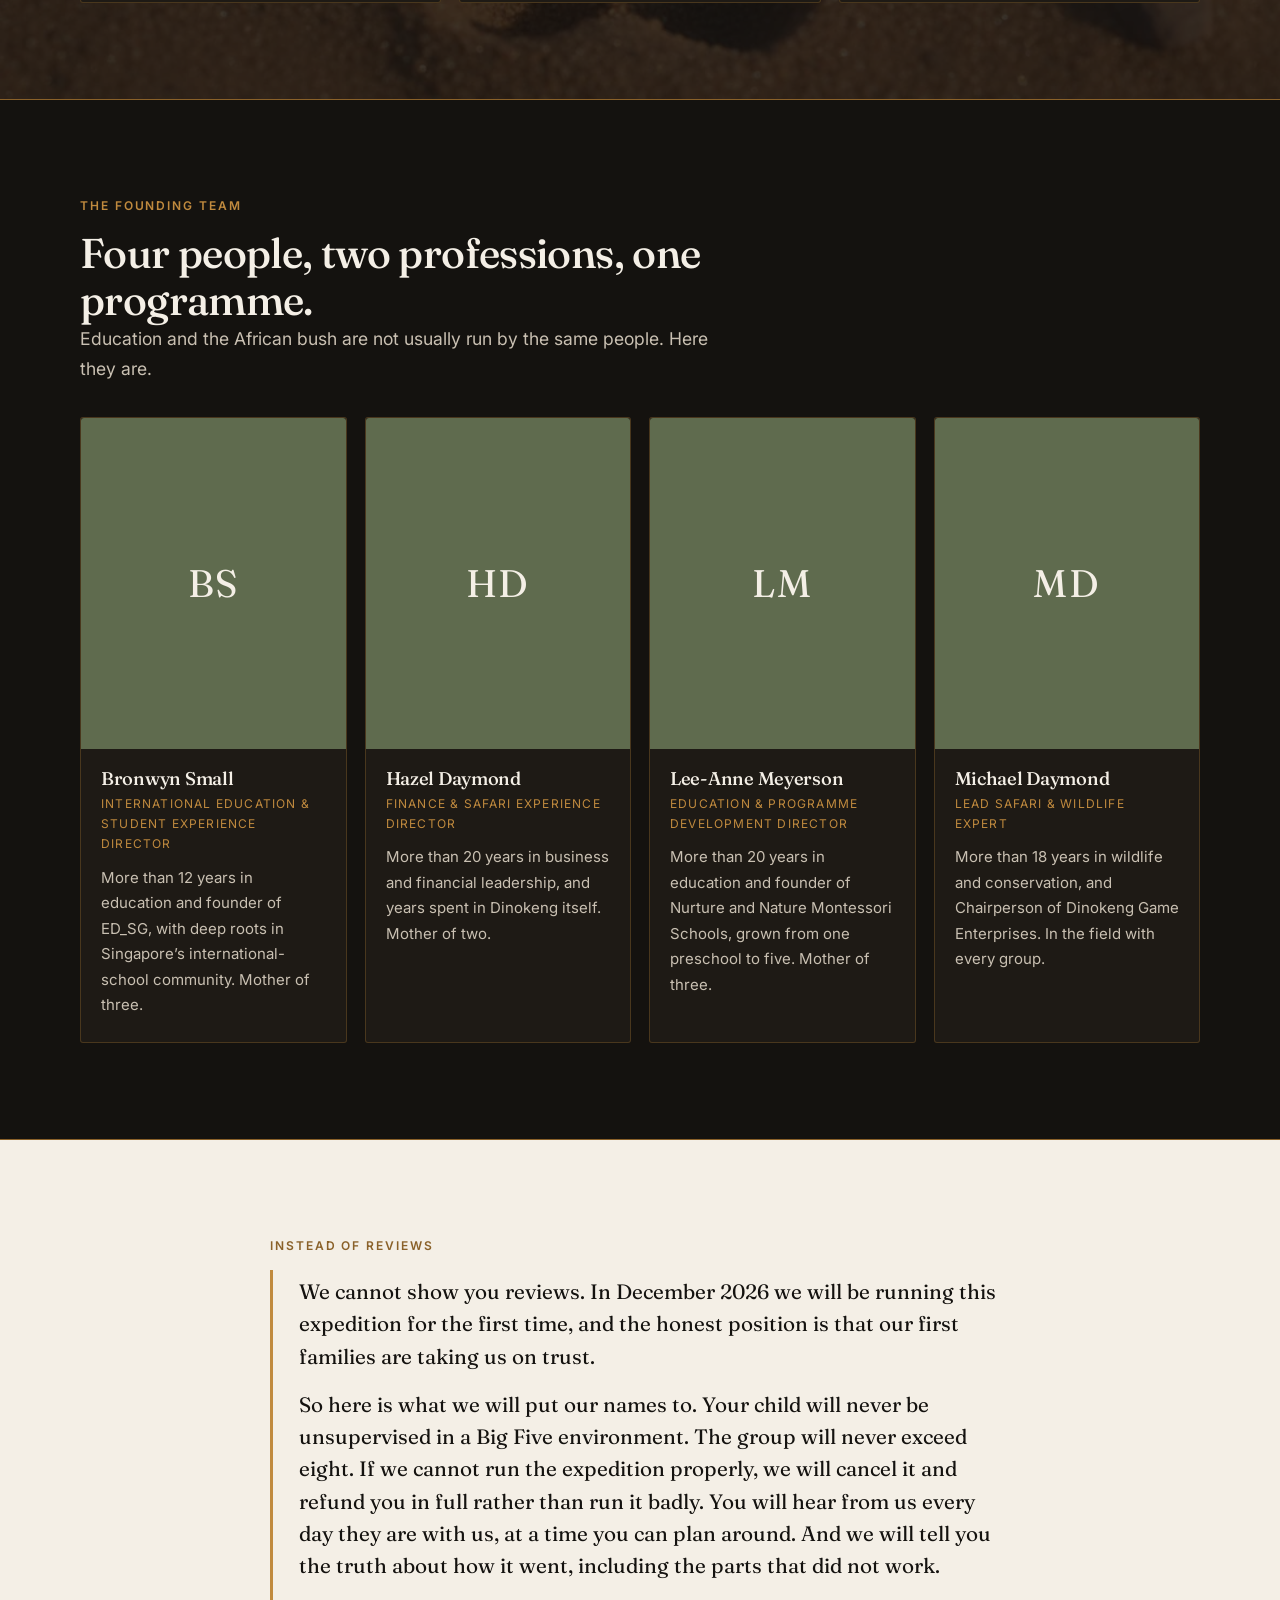
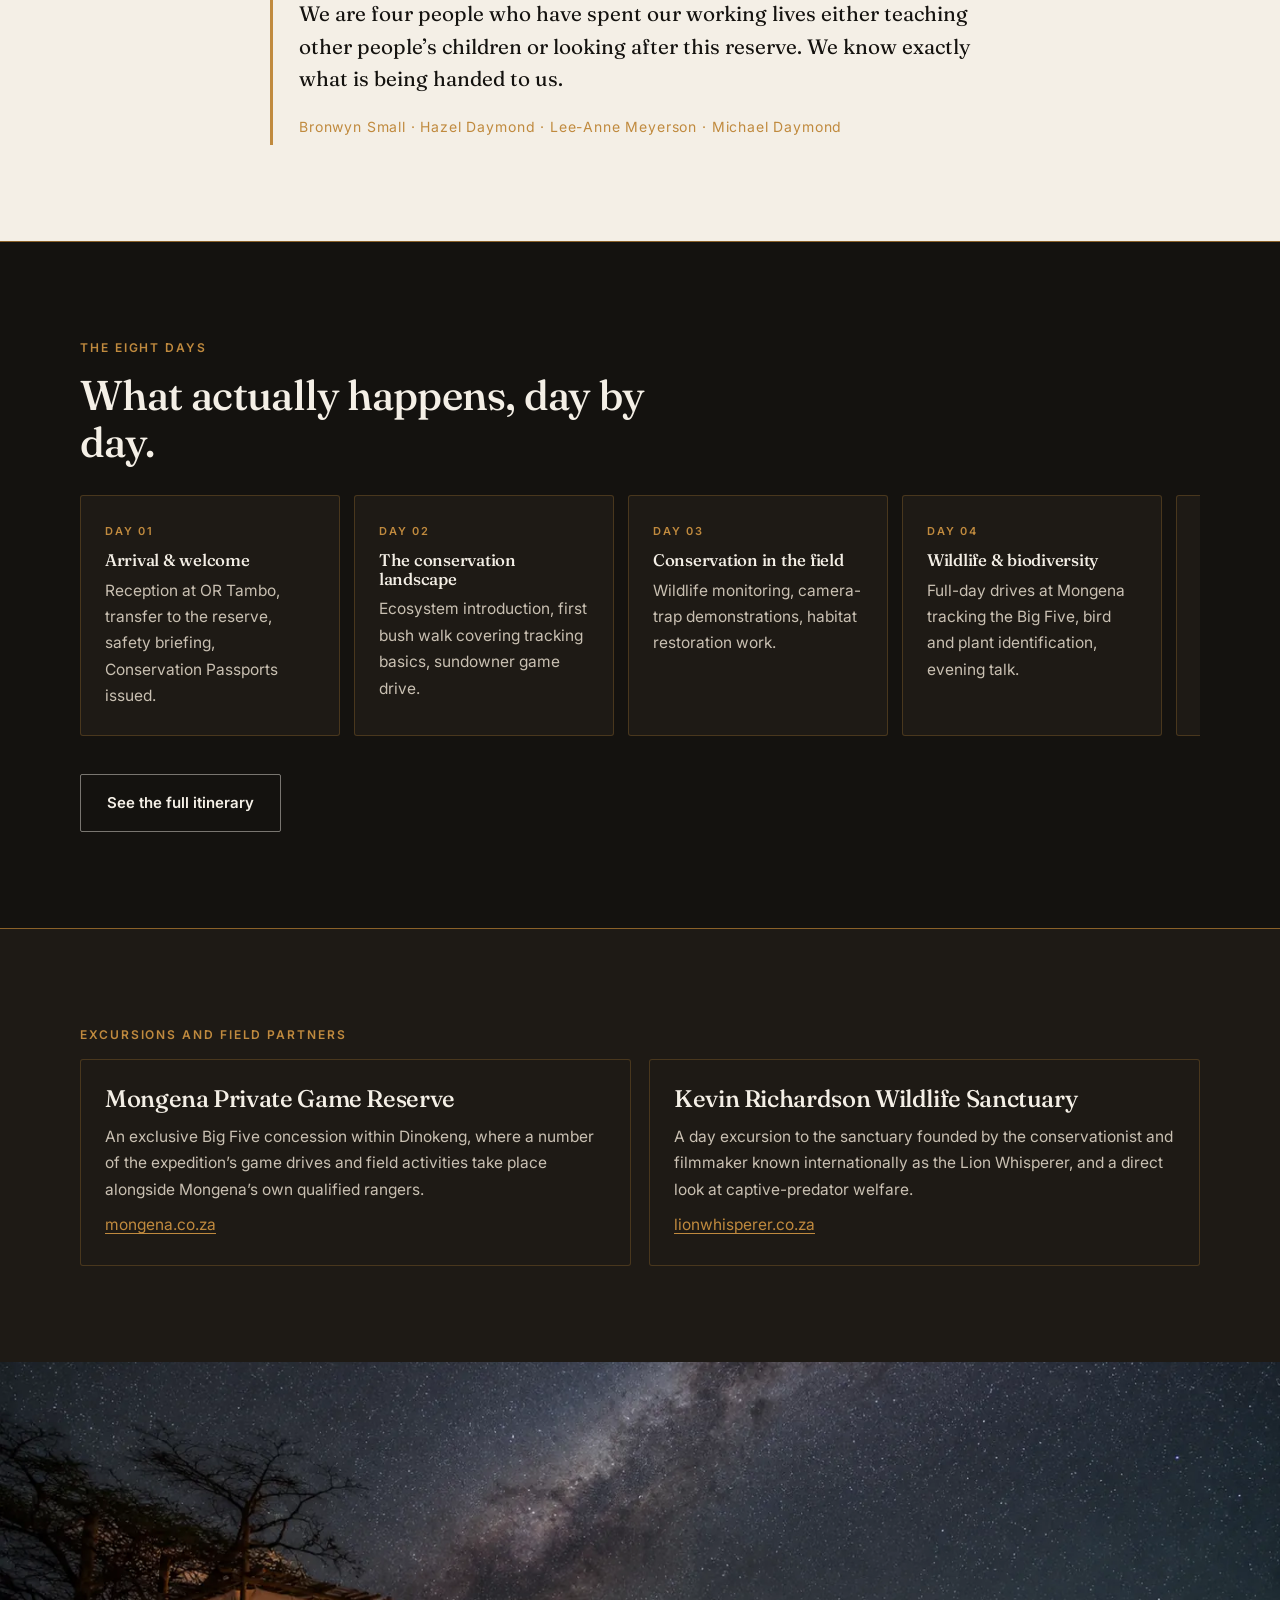
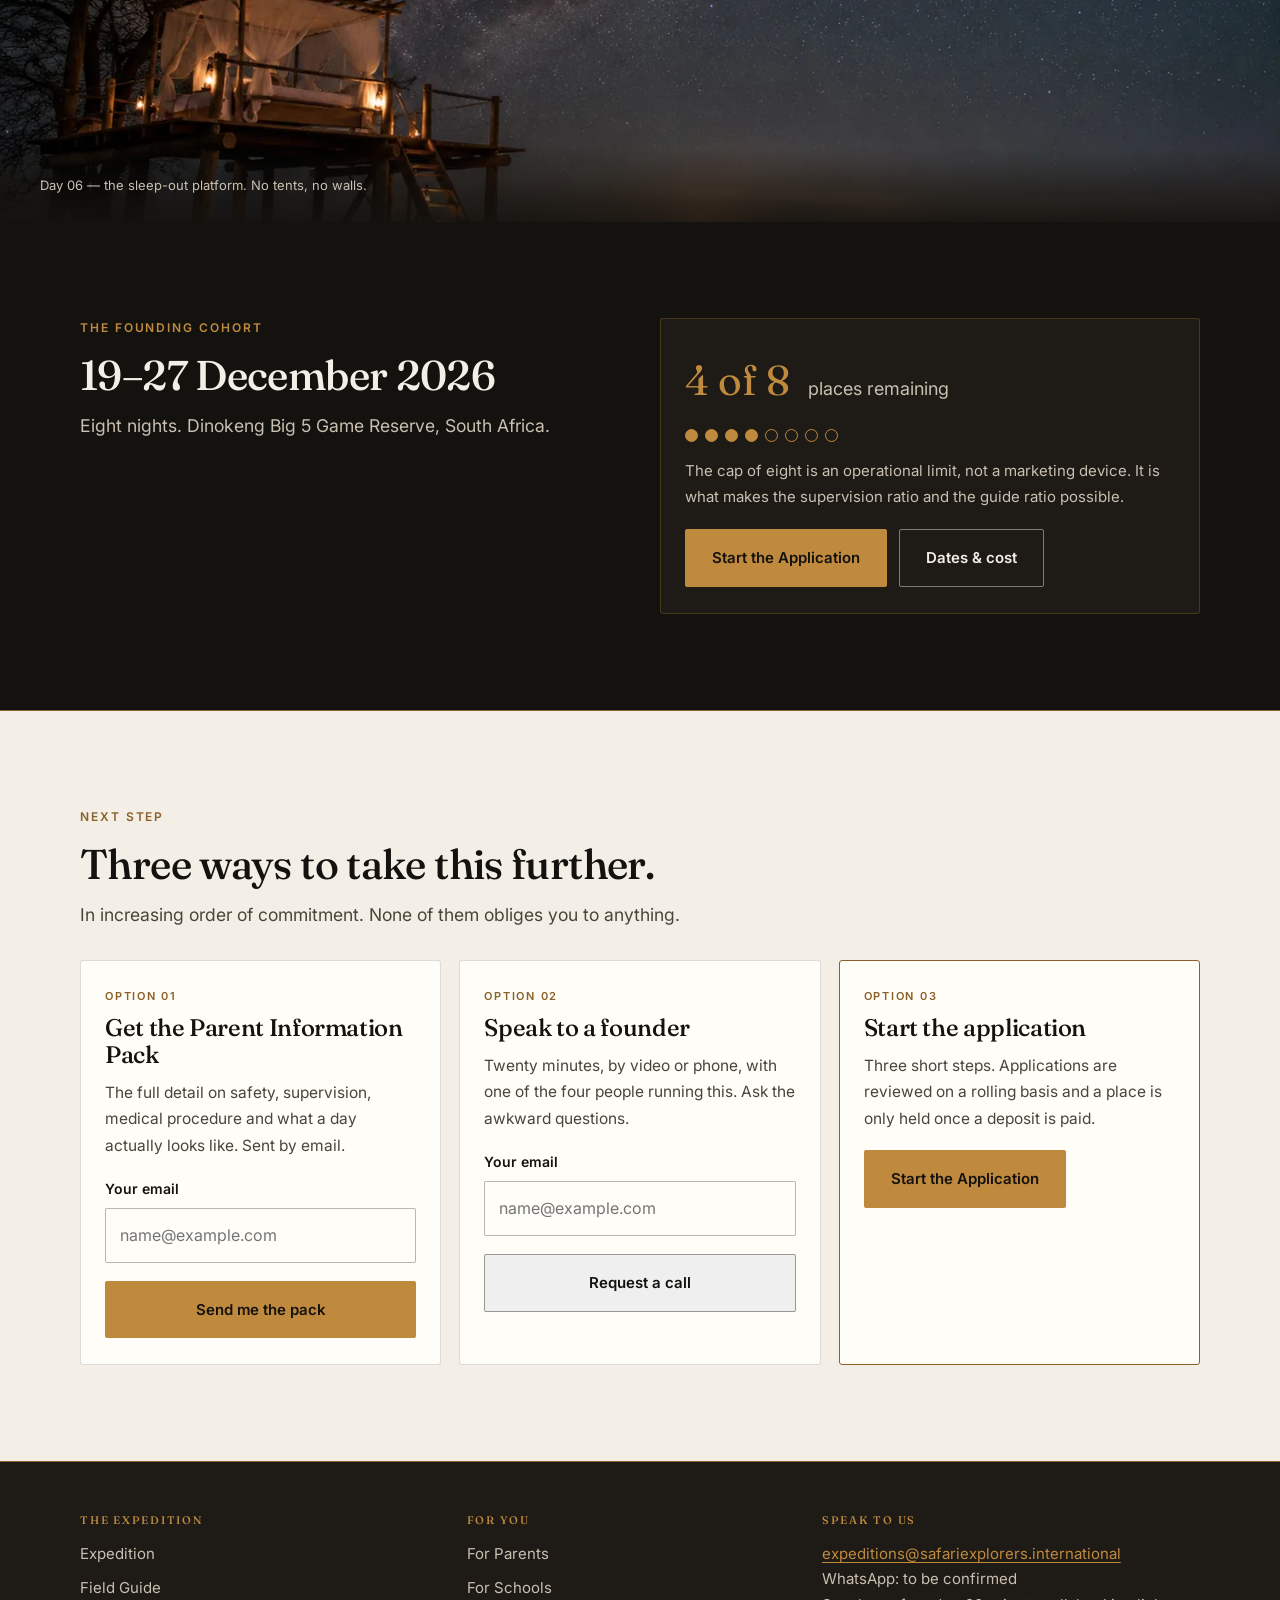
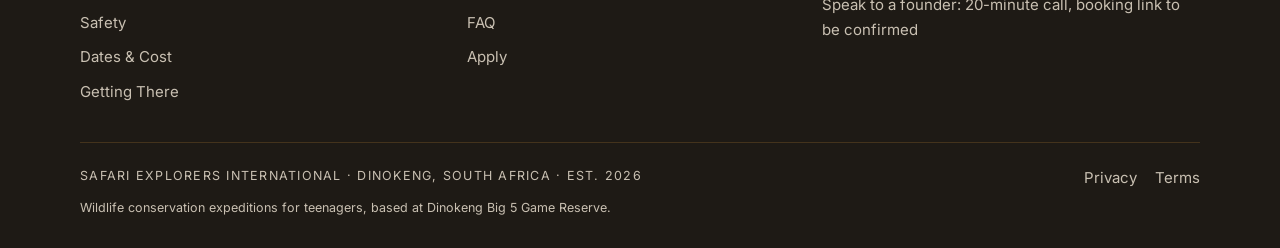
==== commit a305811b: "Replace the static hero with the looping Dinokeng film Seamless crossfaded loop, muted and autoplayi" ====
--- a/index.html
+++ b/index.html
@@ -91,9 +91,14 @@
 
 <main id="main">
 
-<section class="hero">
+<section class="hero" id="hero">
   <div class="hero__media">
+    <!-- The still is the poster and the permanent fallback: it is what shows on
+         reduced-motion, on a failed video load, and for the first moment of every
+         visit. The film is layered over it once it can actually play. -->
     <picture><source srcset="assets/img/hero-bushveld.webp" type="image/webp"><img alt="Open bushveld at sunrise in Dinokeng, an open game-drive vehicle small in the distance beneath flat-topped acacias and a low ridge line." width="2752" height="1536" fetchpriority="high" decoding="async" src="assets/img/hero-bushveld.jpg"></picture>
+    <video id="heroVideo" class="hero__video" muted loop playsinline preload="none"
+           aria-hidden="true" tabindex="-1"></video>
   </div>
   <div class="hero__veil" aria-hidden="true"></div>
   <div class="wrap hero__inner">
--- a/assets/css/site.css
+++ b/assets/css/site.css
@@ -203,14 +203,37 @@
 
 /* ---------- hero ---------- */
 .hero{ position:relative; isolation:isolate; min-height:min(78vh,720px); display:flex; align-items:flex-start; }
-.hero__media{ position:absolute; inset:0; z-index:-2; }
+.hero__media{ position:absolute; inset:0; z-index:-2; overflow:hidden; }
 .hero__media img{ width:100%; height:100%; object-fit:cover; object-position:center 60%; }
+/* the film sits over the still and fades in only once it is genuinely playing,
+   so a slow or failed load degrades to the poster rather than to a black box */
+.hero__video{
+  position:absolute; inset:0; width:100%; height:100%;
+  object-fit:cover; object-position:center 58%;
+  opacity:0; transition:opacity 1.1s ease-out;
+}
+.hero.video-on .hero__video{ opacity:1; }
+@media (prefers-reduced-motion:reduce){ .hero__video{ display:none; } }
+/* Two layers, both full-bleed so neither can clip against an edge and show a seam:
+   a pool of shade where the words sit, over a base top-and-bottom gradient.
+   Tuned against the BRIGHTEST frame of the film, not against the still. */
 .hero__veil{
   position:absolute; inset:0; z-index:-1;
   background:
-    linear-gradient(to bottom,rgba(20,18,15,.72) 0%,rgba(20,18,15,.34) 34%,rgba(20,18,15,.12) 52%,rgba(20,18,15,.5) 100%);
+    radial-gradient(ellipse 62% 84% at 14% 42%,rgba(8,7,5,.93) 0%,rgba(8,7,5,.66) 44%,rgba(8,7,5,0) 80%),
+    linear-gradient(to bottom,rgba(20,18,15,.76) 0%,rgba(20,18,15,.36) 36%,rgba(20,18,15,.16) 58%,rgba(20,18,15,.52) 100%);
+}
+@media (max-width:860px){
+  .hero__veil{
+    background:
+      radial-gradient(ellipse 110% 70% at 50% 44%,rgba(8,7,5,.94) 0%,rgba(8,7,5,.82) 46%,rgba(8,7,5,0) 84%),
+      linear-gradient(to bottom,rgba(20,18,15,.88) 0%,rgba(20,18,15,.62) 38%,rgba(20,18,15,.42) 62%,rgba(20,18,15,.7) 100%);
+  }
 }
 .hero__inner{ padding-block:44px 72px; width:100%; }
+/* brass sits mid-luminance and cannot reach 4.5:1 over moving footage at any
+   sane scrim depth, so the hero eyebrow is cream here. The brass rule stays. */
+.hero .label{ color:var(--bone); }
 .hero h1{ margin-bottom:.4em; text-shadow:0 2px 22px rgba(10,9,7,.75); }
 .hero .lede{ color:var(--bone); max-width:56ch; text-shadow:0 1px 14px rgba(10,9,7,.85); }
 .hero .btn-row{ margin-top:30px; }
